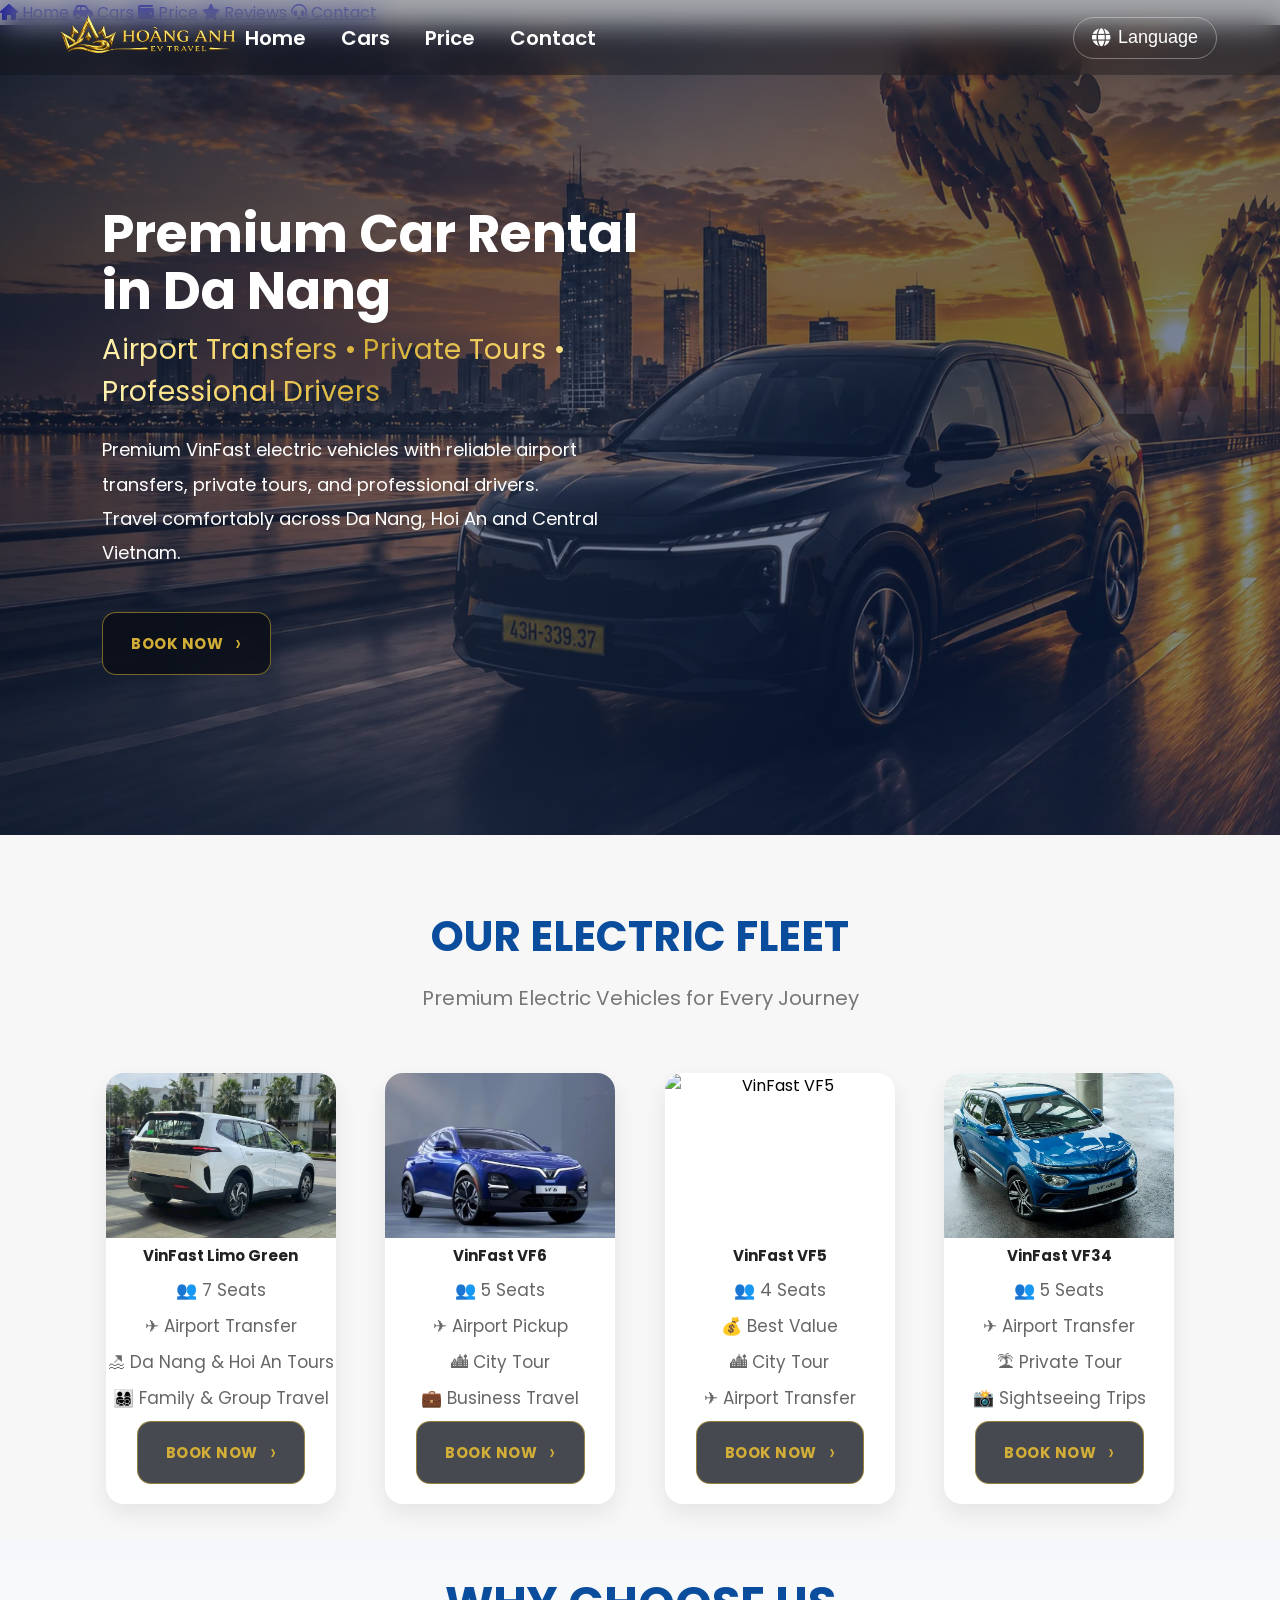
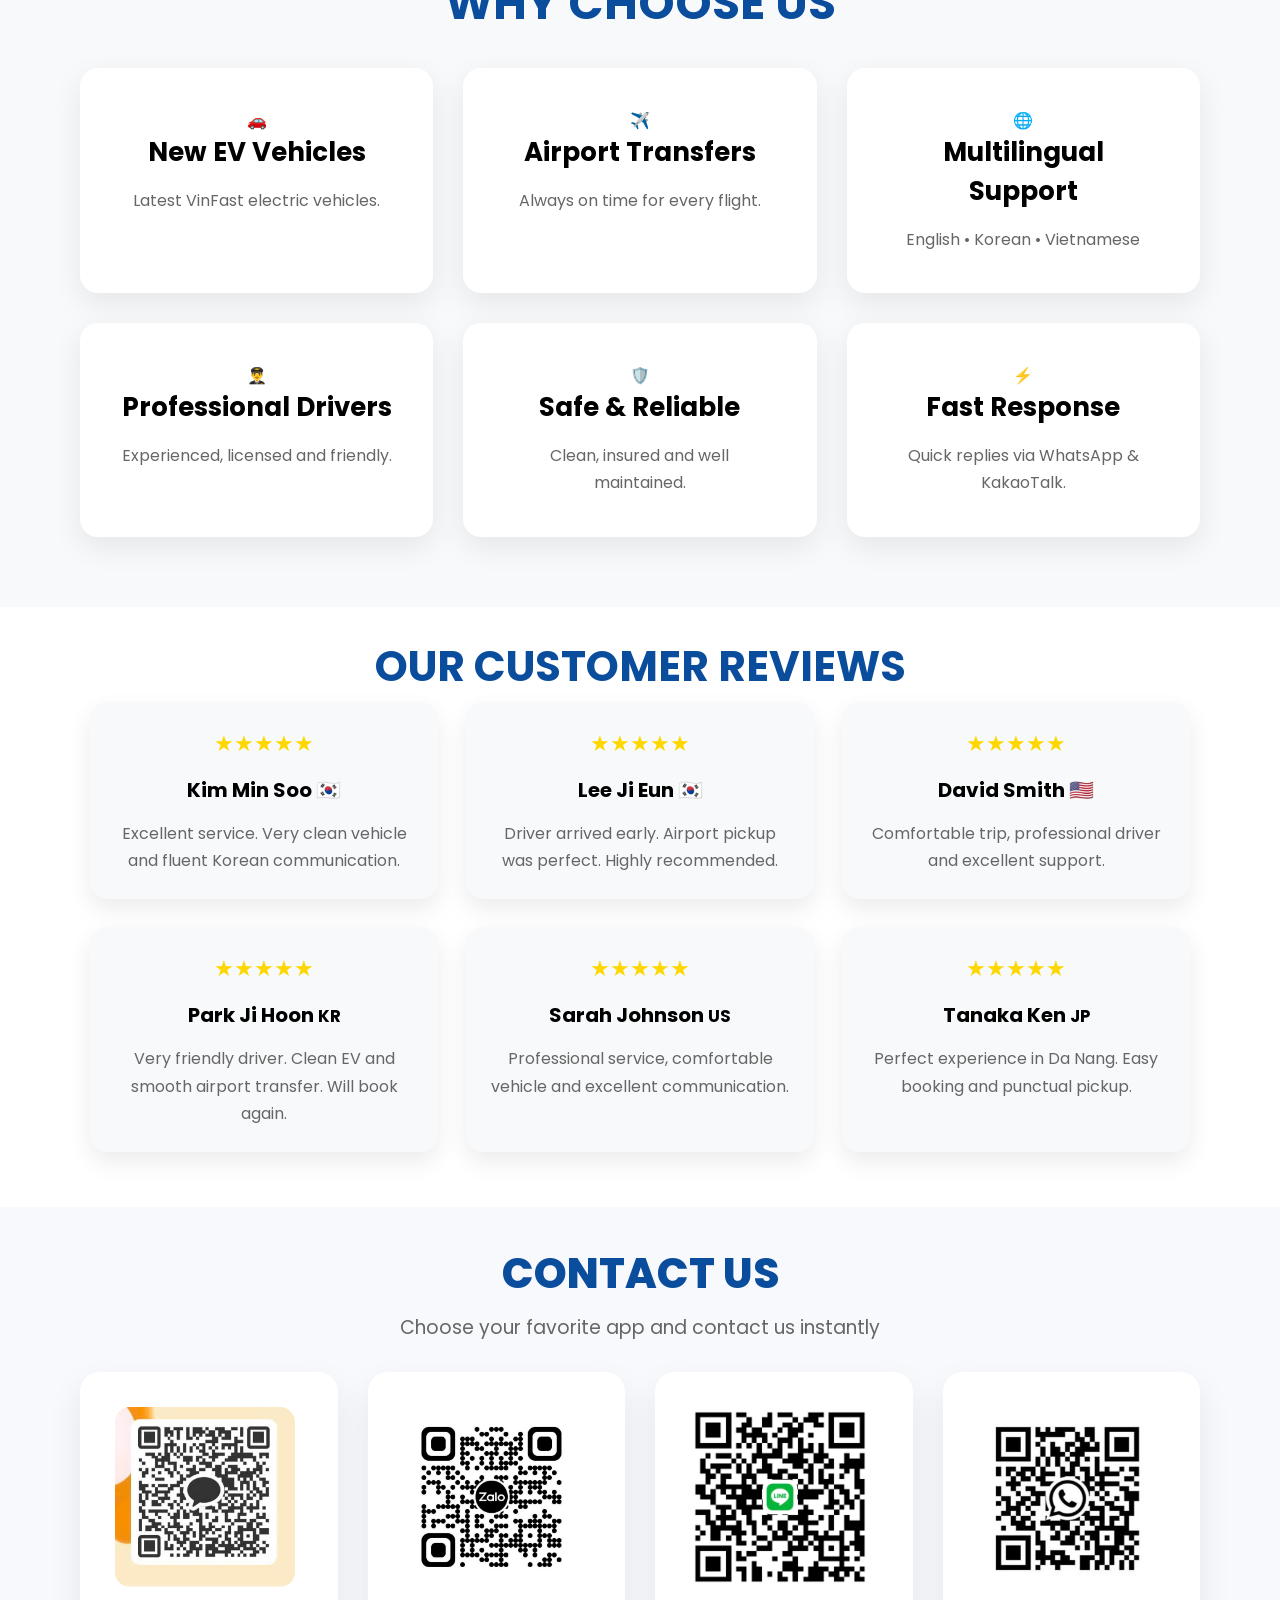
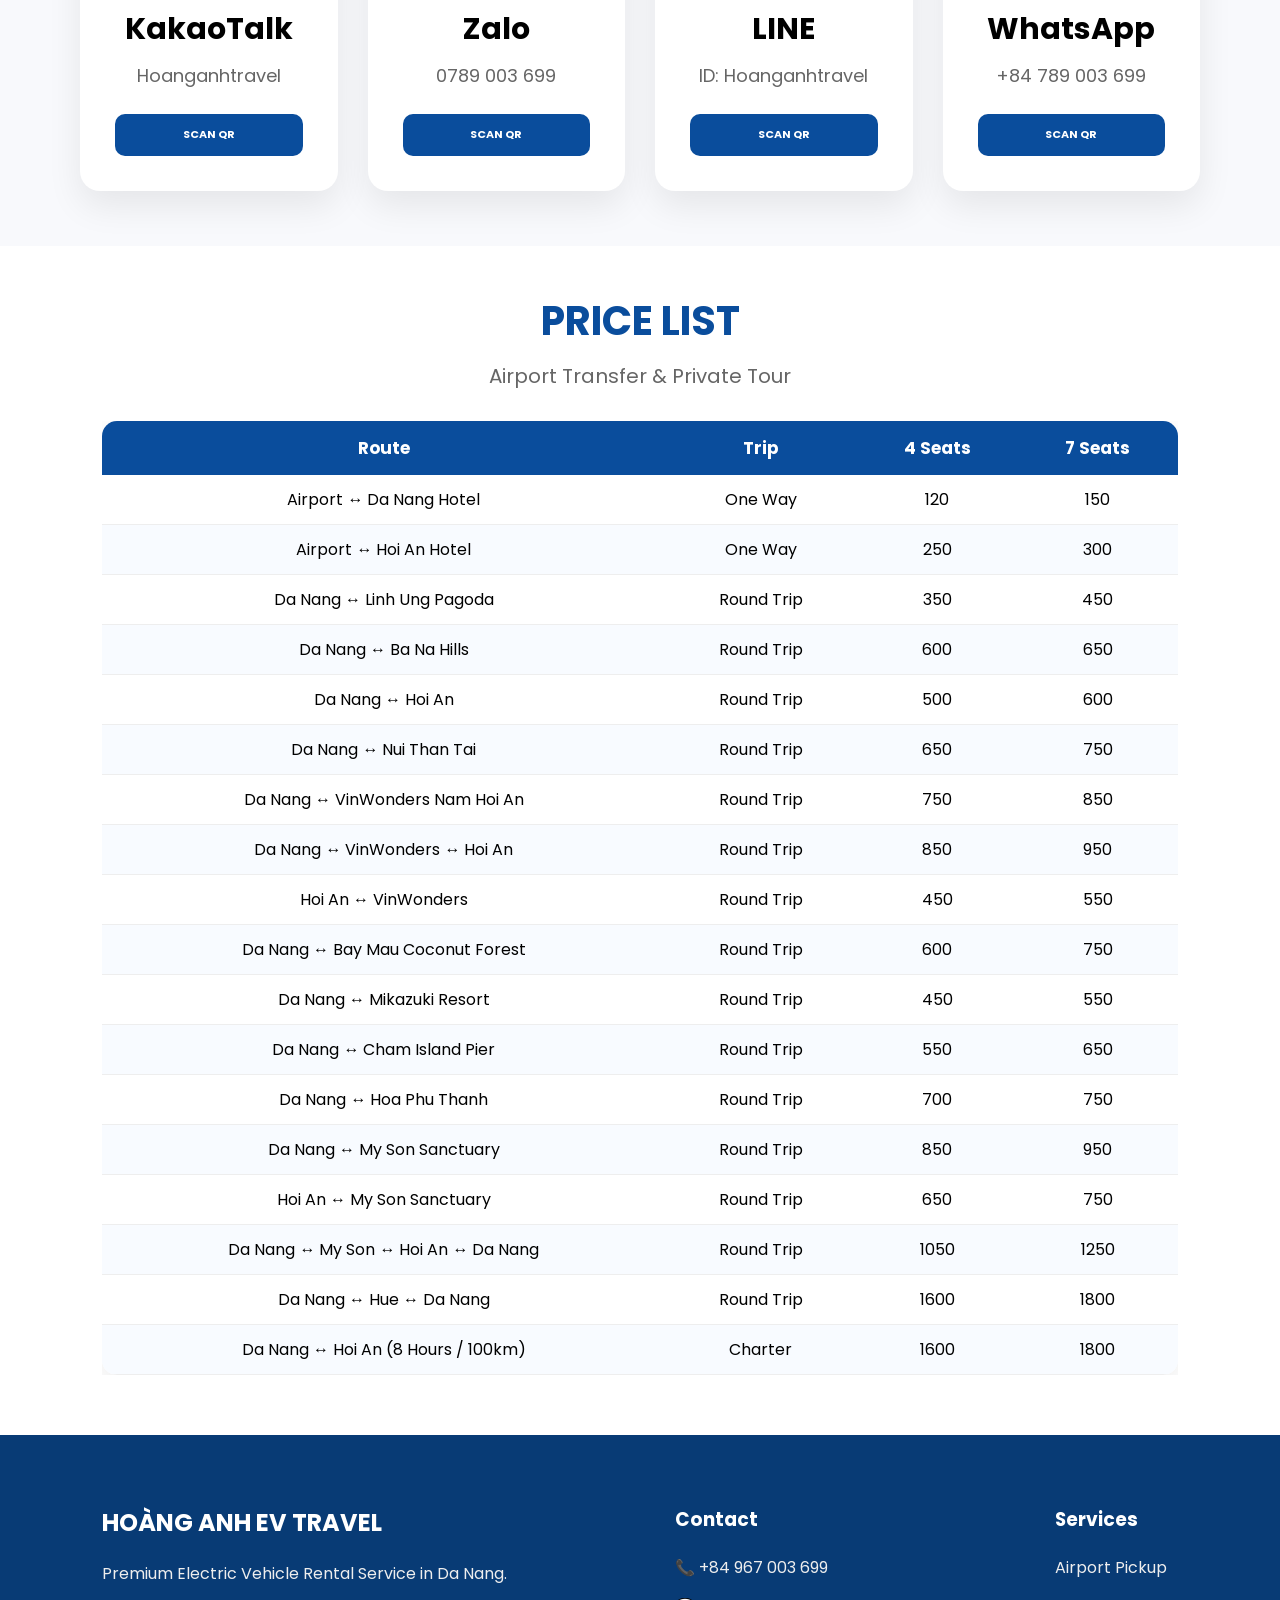
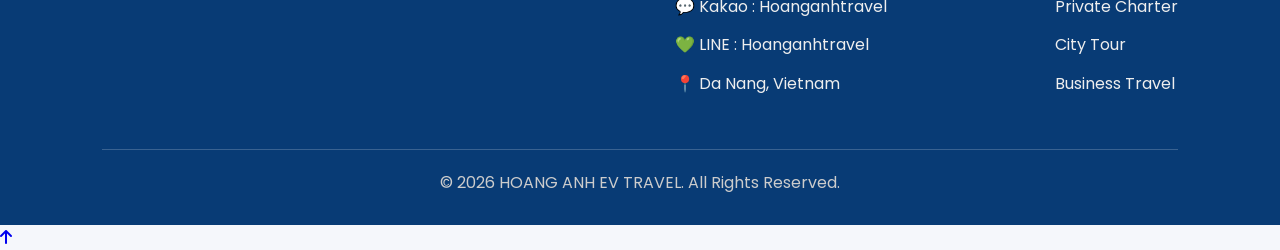
==== index.html @ 6e50b5b2 "Convert images to WebP" ====
<!DOCTYPE html>
<html lang="en">

<head>

    <meta charset="UTF-8">
    <meta name="viewport" content="width=device-width, initial-scale=1.0">

    <title>Da Nang Airport Transfer | Private Car Rental | Hoàng Anh EV Travel</title>
    <meta name="description"
content="Premium airport transfer, private car rental, Hoi An, Ba Na Hills, Hue and golf transportation in Da Nang with professional drivers and Korean support.">
<meta name="robots" content="index,follow">

<meta name="author" content="Hoàng Anh EV Travel">

<meta name="theme-color" content="#111111">

<meta name="keywords"
content="Da Nang Airport Transfer, Da Nang Private Car, Da Nang Car Rental, Hoi An Transfer, Ba Na Hills Transfer, Hue Private Car, Golf Transfer Da Nang, 다낭 공항 픽업, 다낭 차량 렌트, 다낭 기사 포함 차량">
<link rel="canonical" href="https://danangevtravel.com/">
<meta property="og:type" content="website">

<meta property="og:title"
content="Da Nang Airport Transfer | Hoàng Anh EV Travel">

<meta property="og:description"
content="Premium airport transfer, private car rental and private tours in Da Nang with Korean support.">

<meta property="og:url"
content="https://danangevtravel.com/">

<meta property="og:image"
      content="https://danangevtravel.com/images/hero.webp">
<meta name="twitter:card" content="summary_large_image">
    <link rel="preconnect" href="https://fonts.googleapis.com">
    <link rel="preconnect" href="https://fonts.gstatic.com" crossorigin>

    <link href="https://fonts.googleapis.com/css2?family=Poppins:wght@300;400;600;700;800&display=swap"
        rel="stylesheet">
<link
    rel="preload"
    as="image"
    href="images/hero.webp">

<link rel="stylesheet" href="css/style.css?v=6">

    <link rel="stylesheet" href="https://cdnjs.cloudflare.com/ajax/libs/font-awesome/6.7.2/css/all.min.css">

    <link href="https://fonts.googleapis.com/css2?family=Cinzel:wght@500;600;700&display=swap" rel="stylesheet">
<script type="application/ld+json">
{
 "@context":"https://schema.org",
 "@type":"TravelAgency",
 "name":"Hoàng Anh EV Travel",
 "url":"https://danangevtravel.com",
 "logo":"https://danangevtravel.com/images/logo.webp",
 "image":"https://danangevtravel.com/images/hero.webp",
 "telephone":"+84789003699",
 "email":"yankin8888@gmail.com",
 "address":{
   "@type":"PostalAddress",
   "addressLocality":"Da Nang",
   "addressCountry":"VN"
 },
 "areaServed":[
   "Da Nang",
   "Hoi An",
   "Hue",
   "Ba Na Hills"
 ],
 "priceRange":"$$",
 "sameAs":[
  "https://www.facebook.com/profile.php?id=61591502726437",
  "https://line.me/ti/p/4wCGs65-E9"
 ]
}
</script>
</head>

<body>

    <header>

        <div class="menu-toggle"
     onclick="toggleMenu()"
     aria-label="Open navigation menu"
     role="button"
     tabindex="0">
    <i class="fa-solid fa-bars" aria-hidden="true"></i>
</div>

        <a href="#home" class="logo">
            <img src="images/logo.webp" alt="HOÀNG ANH EV TRAVEL">
        </a>

        <nav>
            <a href="#home" id="nav-home">Home</a>
            <a href="#fleet" id="nav-cars">Cars</a>
            <a href="#pricing" id="nav-price">Price</a>
            <a href="#contact" id="nav-contact">Contact</a>
        </nav>

        <div class="language-dropdown">

            <button
    class="language-btn"
    onclick="toggleLanguage()"
    aria-label="Change language">
    <i class="fa-solid fa-globe"></i>
    <span id="language-text">Language</span>
</button>

            <div class="language-menu" id="languageMenu">

                <div onclick="changeLanguage('en')">🇬🇧 English</div>
                <div onclick="changeLanguage('vi')">🇻🇳 Tiếng Việt</div>
                <div onclick="changeLanguage('ko')">🇰🇷 한국어</div>

            </div>

        </div>

    </header>

    <div class="mobile-menu" id="mobileMenu">

        <a href="#home" onclick="toggleMenu()"><i class="fa-solid fa-house"></i> Home</a>

        <a href="#fleet" onclick="toggleMenu()"><i class="fa-solid fa-car-side"></i> Cars</a>

        <a href="#pricing" onclick="toggleMenu()"><i class="fa-solid fa-wallet"></i> Price</a>

        <a href="#reviews" onclick="toggleMenu()"><i class="fa-solid fa-star"></i> Reviews</a>

        <a href="#contact" onclick="toggleMenu()"><i class="fa-solid fa-headset"></i> Contact</a>

    </div>

    
        <section id="home" class="hero">

            <div class="hero-content">

                <h1 id="hero-title">
                    Premium Car Rental<br>
                    in Da Nang
                </h1>

                <p id="hero-subtitle" class="hero-subtitle">
                    Airport Transfers • Private Tours • Professional Drivers
                </p>

                <p id="hero-description" class="hero-description">
                    Premium VinFast electric vehicles with reliable airport transfers,
                    private tours, and professional drivers.<br>
                    Travel comfortably across Da Nang, Hoi An and Central Vietnam.
                </p>

                <a href="#contact" class="btn-primary" id="book-btn">
                    BOOK NOW
                </a>

            </div>


        </section>
       <section id="fleet" class="fleet">

    <h2 id="fleet-title">
        OUR ELECTRIC FLEET
    </h2>

    <p class="fleet-subtitle" id="fleet-subtitle">
        Premium Electric Vehicles for Every Journey
    </p>

    <div class="fleet-container">

        <!-- Limo Green -->

        <div class="car-card">

            <img
    src="images/limo.webp"
    alt="VinFast Limo Green"
    width="420"
    height="260">

            <h3>VinFast Limo Green</h3>

            <p id="limo-seats">👥 7 Seats</p>

            <p id="limo-1">✈ Airport Transfer</p>

            <p id="limo-2">🏖 Da Nang & Hoi An Tours</p>

            <p id="limo-3">👨‍👩‍👧‍👦 Family & Group Travel</p>

            <a href="#contact" class="btn-primary fleet-book">
                BOOK NOW
            </a>

        </div>

        <!-- VF6 -->

        <div class="car-card">

            <img
    src="images/vf6.webp"
    alt="VinFast VF6"
    width="420"
    height="260">

            <h3>VinFast VF6</h3>

            <p id="vf6-seats">👥 5 Seats</p>

            <p id="vf6-1">✈ Airport Pickup</p>

            <p id="vf6-2">🏙 City Tour</p>

            <p id="vf6-3">💼 Business Travel</p>

            <a href="#contact" class="btn-primary fleet-book">
                BOOK NOW
            </a>

        </div>

        <!-- VF5 -->

        <div class="car-card">

            <img
    src="images/vf5.webp"
    alt="VinFast VF5"
    width="420"
    height="260">

            <h3>VinFast VF5</h3>

            <p id="vf5-seats">👥 4 Seats</p>

            <p id="vf5-1">💰 Best Value</p>

            <p id="vf5-2">🏙 City Tour</p>

            <p id="vf5-3">✈ Airport Transfer</p>

            <a href="#contact" class="btn-primary fleet-book">
                BOOK NOW
            </a>

        </div>

        <!-- VF34 -->

        <div class="car-card">

           <img
    src="images/vf34.jpg"
    alt="VinFast VF34"
    width="420"
    height="260">

            <h3>VinFast VF34</h3>

            <p id="vf34-seats">👥 5 Seats</p>

            <p id="vf34-1">✈ Airport Transfer</p>

            <p id="vf34-2">🏝 Private Tour</p>

            <p id="vf34-3">📸 Sightseeing Trips</p>

            <a href="#contact" class="btn-primary fleet-book">
                BOOK NOW
            </a>

        </div>

    </div>

        </section>
   <section class="why">

    <h2 id="why-title">WHY CHOOSE US</h2>

    <div class="why-grid">

        <div class="why-box">
            <span>🚗</span>
            <h3 id="feature1-title">New EV Vehicles</h3>
            <p id="feature1-text">Latest VinFast electric vehicles.</p>
        </div>

        <div class="why-box">
            <span>✈️</span>
            <h3 id="feature2-title">Airport Transfers</h3>
            <p id="feature2-text">Always on time for every flight.</p>
        </div>

        <div class="why-box">
            <span>🌐</span>
            <h3 id="feature3-title">Multilingual Support</h3>
            <p id="feature3-text">English • Korean • Vietnamese</p>
        </div>

        <div class="why-box">
            <span>👨‍✈️</span>
            <h3 id="feature4-title">Professional Drivers</h3>
            <p id="feature4-text">Experienced, licensed and friendly.</p>
        </div>

        <div class="why-box">
            <span>🛡️</span>
            <h3 id="feature5-title">Safe & Reliable</h3>
            <p id="feature5-text">Clean, insured and well maintained.</p>
        </div>

        <div class="why-box">
            <span>⚡</span>
            <h3 id="feature6-title">Fast Response</h3>
            <p id="feature6-text">Quick replies via WhatsApp & KakaoTalk.</p>
        </div>

    </div>

</section>

        
        <section class="reviews">

    <h2 id="review-title">OUR CUSTOMER REVIEWS</h2>

    <div class="review-grid">

                <div class="review-card">

    <div class="stars">★★★★★</div>

    <h3>Kim Min Soo 🇰🇷</h3>

    <p id="review1">
        Excellent service.
        Very clean vehicle and
        fluent Korean communication.
    </p>

</div>

                <div class="review-card">

                    <div class="stars">★★★★★</div>

                    <h3>Lee Ji Eun 🇰🇷</h3>

                    <p id="review2">
                        Driver arrived early.
                        Airport pickup was perfect.
                        Highly recommended.
                    </p>

                </div>

                <div class="review-card">

                    <div class="stars">★★★★★</div>

                    <h3>David Smith 🇺🇸</h3>

                    <p id="review3">
                        Comfortable trip,
                        professional driver and
                        excellent support.
                    </p>

                </div>
                <div class="review-card">
                    <div class="stars">★★★★★</div>
                    <h3>Park Ji Hoon <small>KR</small></h3>
                    <p id="review4">
                        Very friendly driver. Clean EV and smooth airport transfer. Will book again.</p>
                </div>

                <div class="review-card">
                    <div class="stars">★★★★★</div>
                    <h3>Sarah Johnson <small>US</small></h3>
                    <p id="review5">
                        Professional service, comfortable vehicle and excellent communication.</p>
                </div>

                <div class="review-card">
                    <div class="stars">★★★★★</div>
                    <h3>Tanaka Ken <small>JP</small></h3>
                    <p id="review6">
                        Perfect experience in Da Nang. Easy booking and punctual pickup.</p>
                </div>

            </div>

        </section>
        <section id="contact" class="contact">

            <h2 id="contact-title">CONTACT US</h2>

<p id="contact-subtitle">
    Choose your favorite app and contact us instantly
</p>

            <div class="contact-grid">

    <!-- Kakao -->

    <div class="contact-card">

        <img src="images/kakao-qr.png" alt="Kakao">

        <h3 id="contact-kakao">KakaoTalk</h3>

        <p id="contact-kakao-id">Hoanganhtravel</p>

        <a class="contact-btn"
           href="javascript:void(0)"
           onclick="openQR('images/kakao-qr.png','KakaoTalk')">
            SCAN QR
        </a>

    </div>

    <!-- Zalo -->

    <div class="contact-card">

        <img src="images/zalo-qr.png" alt="Zalo">

        <h3 id="contact-zalo">Zalo</h3>

        <p id="contact-zalo-id">0789 003 699</p>

        <a class="contact-btn"
           href="javascript:void(0)"
           onclick="openQR('images/zalo-qr.png','Zalo')">
            SCAN QR
        </a>

    </div>

    <!-- LINE -->

    <div class="contact-card">

        <img src="images/line-qr.png" alt="LINE">

        <h3 id="contact-line">LINE</h3>

        <p id="contact-line-id">ID: Hoanganhtravel</p>

        <a class="contact-btn"
           href="javascript:void(0)"
           onclick="openQR('images/line-qr.png','LINE')">
            SCAN QR
        </a>

    </div>

    <!-- WhatsApp -->

    <div class="contact-card">

        <img src="images/whatsapp-qr.png" alt="WhatsApp">

        <h3 id="contact-whatsapp">WhatsApp</h3>

        <p id="contact-whatsapp-id">+84 789 003 699</p>

        <a class="contact-btn"
           href="javascript:void(0)"
           onclick="openQR('images/whatsapp-qr.png','WhatsApp')">
            SCAN QR
        </a>

    </div>

</div>
</section>
        <section id="pricing" class="pricing">

    <h2 id="price-title">PRICE LIST</h2>

    <p id="price-subtitle">Airport Transfer & Private Tour</p>

    <div class="price-table">

                <table>

                    <thead>
                        <tr>
                            <th>Route</th>
                            <th>Trip</th>
                            <th>4 Seats</th>
                            <th>7 Seats</th>
                        </tr>
                    </thead>

                    <tbody>

                        <tr>
                            <td>Airport ↔ Da Nang Hotel</td>
                            <td>One Way</td>
                            <td>120</td>
                            <td>150</td>
                        </tr>

                        <tr>
                            <td>Airport ↔ Hoi An Hotel</td>
                            <td>One Way</td>
                            <td>250</td>
                            <td>300</td>
                        </tr>

                        <tr>
                            <td>Da Nang ↔ Linh Ung Pagoda</td>
                            <td>Round Trip</td>
                            <td>350</td>
                            <td>450</td>
                        </tr>

                        <tr>
                            <td>Da Nang ↔ Ba Na Hills</td>
                            <td>Round Trip</td>
                            <td>600</td>
                            <td>650</td>
                        </tr>

                        <tr>
                            <td>Da Nang ↔ Hoi An</td>
                            <td>Round Trip</td>
                            <td>500</td>
                            <td>600</td>
                        </tr>

                        <tr>
                            <td>Da Nang ↔ Nui Than Tai</td>
                            <td>Round Trip</td>
                            <td>650</td>
                            <td>750</td>
                        </tr>

                        <tr>
                            <td>Da Nang ↔ VinWonders Nam Hoi An</td>
                            <td>Round Trip</td>
                            <td>750</td>
                            <td>850</td>
                        </tr>

                        <tr>
                            <td>Da Nang ↔ VinWonders ↔ Hoi An</td>
                            <td>Round Trip</td>
                            <td>850</td>
                            <td>950</td>
                        </tr>

                        <tr>
                            <td>Hoi An ↔ VinWonders</td>
                            <td>Round Trip</td>
                            <td>450</td>
                            <td>550</td>
                        </tr>

                        <tr>
                            <td>Da Nang ↔ Bay Mau Coconut Forest</td>
                            <td>Round Trip</td>
                            <td>600</td>
                            <td>750</td>
                        </tr>

                        <tr>
                            <td>Da Nang ↔ Mikazuki Resort</td>
                            <td>Round Trip</td>
                            <td>450</td>
                            <td>550</td>
                        </tr>

                        <tr>
                            <td>Da Nang ↔ Cham Island Pier</td>
                            <td>Round Trip</td>
                            <td>550</td>
                            <td>650</td>
                        </tr>

                        <tr>
                            <td>Da Nang ↔ Hoa Phu Thanh</td>
                            <td>Round Trip</td>
                            <td>700</td>
                            <td>750</td>
                        </tr>

                        <tr>
                            <td>Da Nang ↔ My Son Sanctuary</td>
                            <td>Round Trip</td>
                            <td>850</td>
                            <td>950</td>
                        </tr>

                        <tr>
                            <td>Hoi An ↔ My Son Sanctuary</td>
                            <td>Round Trip</td>
                            <td>650</td>
                            <td>750</td>
                        </tr>

                        <tr>
                            <td>Da Nang ↔ My Son ↔ Hoi An ↔ Da Nang</td>
                            <td>Round Trip</td>
                            <td>1050</td>
                            <td>1250</td>
                        </tr>

                        <tr>
                            <td>Da Nang ↔ Hue ↔ Da Nang</td>
                            <td>Round Trip</td>
                            <td>1600</td>
                            <td>1800</td>
                        </tr>

                        <tr>
                            <td>Da Nang ↔ Hoi An (8 Hours / 100km)</td>
                            <td>Charter</td>
                            <td>1600</td>
                            <td>1800</td>
                        </tr>

                    </tbody>

                </table>


        </section>
        <footer>

            <div class="footer-container">

                <div class="footer-about">

                    <h2>HOÀNG ANH EV TRAVEL</h2>

                    <p>
                        Premium Electric Vehicle Rental Service
                        in Da Nang.
                    </p>


                </div>

                <div class="footer-contact">

                    <h3>Contact</h3>

                    <p>📞 +84 967 003 699</p>

                    <p>💬 Kakao : Hoanganhtravel</p>

                    <p>💚 LINE : Hoanganhtravel</p>

                    <p>📍 Da Nang, Vietnam</p>

                </div>

                <div class="footer-service">

                    <h3>Services</h3>

                    <p>Airport Pickup</p>

                    <p>Private Charter</p>

                    <p>City Tour</p>

                    <p>Business Travel</p>

                </div>

            </div>

            <hr>

            <p class="copyright">

                © 2026 HOANG ANH EV TRAVEL.
                All Rights Reserved.

            </p>



        </footer>

        <div class="floating-menu">

            <a
    href="#home"
    class="top-btn"
    aria-label="Back to top">
                <i class="fa-solid fa-arrow-up"></i>
            </a>

        </div>

        <div id="qrModal" class="qr-modal">

            <div class="qr-content">

                <span class="close-btn" onclick="closeQR()">&times;</span>

                <h2 id="qrTitle"></h2>

                <img id="qrImage" src="" alt="QR Code">

            </div>

        </div>

        
        <script src="js/translations.js"></script>
        <script src="js/script.js"></script>

</body>

</html>
---- css/style.css ----
*{
    margin:0;
    padding:0;
    box-sizing:border-box;
}

body{
    font-family:'Poppins',sans-serif;
    background:#f5f7fb;
}

header{
    position:fixed;
    top:0;
    left:0;
    width:100%;
    height:75px;

    display:flex;
    justify-content:space-between;
    align-items:center;

    padding:0 55px;

    background:rgba(12,15,22,.35);

    backdrop-filter:blur(14px);
    -webkit-backdrop-filter:blur(14px);

    border-bottom:none;

    z-index:10000;
}
  .language-dropdown{

     margin-left:auto;

    margin-right:8px;

    display:flex;
    align-items:center;

}

.language-btn{
    background:transparent;
    color:white;
    border:1px solid rgba(255,255,255,.35);

    padding:10px 18px;
    width:auto;
    height:42px;

    border-radius:25px;

    display:flex;
    align-items:center;
    gap:8px;
}

.language-btn:hover{

    background:#0A4D9C;

}

.language-menu{

    position:absolute;

    top:55px;

    right:0;

    width:200px;

    background:white;

    border-radius:12px;

    overflow:hidden;

    box-shadow:0 10px 30px rgba(0,0,0,.15);

    display:none;

}

.language-menu div{

    padding:14px 18px;

    cursor:pointer;

    transition:.3s;

    color:#333;

}

.language-menu div:hover{

    background:#f4f4f4;

}



.language-switcher button:hover{

    background:#0A4D9C;

    border-color:#0A4D9C;
}

.logo{
    display:flex;
    align-items:center;
    gap:18px;
}
.logo img{
    height: 50px;
    width: auto;
    display: block;
}
.logo span{

    color:#D4AF37;

    font-weight:700;


}

nav{
    display:flex;
    align-items:center;
    gap:35px;
}

nav a{
    color:white;
    font-size:20px;
    font-weight:600;
    text-decoration:none;
    margin:0;
    transition:.3s;
}


nav a:hover{

    color:#0A4D9C;

}

.hero{

    position:relative;

    min-height:90vh;

    padding-top:90px;

    background:

    linear-gradient(
        135deg,
        rgba(8,20,45,.65),
        rgba(18,45,95,.52)
    ),

    radial-gradient(
        circle at top right,
        rgba(212,175,55,.18),
        transparent 40%
    ),

    url("../images/hero.webp");

    background-size:cover;

    background-position:85% center;

    background-repeat:no-repeat;

    display:flex;

    align-items:center;

    justify-content:flex-start;

    padding-left:8%;
    padding-right:8%;

    overflow:hidden;
}
.hero::before{

    content:"";

    position:absolute;

    inset:0;

    background:
    linear-gradient(
        115deg,
        transparent 0%,
        rgba(255,255,255,.05) 45%,
        transparent 70%
    );

    pointer-events:none;
}

.hero-content{

    width:min(550px,100%);

    color:white;

    text-align:left;
    margin-top:-10px;
    position:relative;

    z-index:2;

    max-width:650px;
    transform:translateY(-30px);
}
.hero h1{

    font-size:52px;

    line-height:1.1;

    margin-bottom:10px;

    color:white;

}
.hero-subtitle{

    font-size:28px;

    font-weight:00;

     background:linear-gradient(
        90deg,
        #FFF3B0 0%,
        #F6D365 25%,
        #D4AF37 50%,
        #F6D365 75%,
        #FFF3B0 100%
    );

    -webkit-background-clip:text;
    -webkit-text-fill-color:transparent;
    background-clip:text;

    margin-bottom:50px;

    letter-spacing:0.3px;;

}

.hero-description{

    font-size:18px;

    line-height:1.9;

    margin-top:-30px;

    margin-bottom:42px;

}


.buttons{

    margin-top:20px;
}


button{

    padding:14px 40px;

    border:none;

    border-radius:8px;

    cursor:pointer;

    font-size:18px;
    transition:.3s;

}

.btn-primary{

    display:inline-flex;
    align-items:center;
    justify-content:center;
    gap:12px;

    padding:14px 28px;

    color:#D4AF37;
    text-decoration:none;
    text-transform:uppercase;
    font-size:15px;
    font-weight:700;
    letter-spacing:.5px;

    background:rgba(8,12,20,.75);

    border:1px solid rgba(212,175,55,.55);
    border-radius:14px;
 
    transition:all .35s ease;

    backdrop-filter:blur(10px);
    -webkit-backdrop-filter:blur(10px);

}

    .btn-primary::after{
    content:"›";
    font-size:22px;
    font-weight:400;
    transition:.3s;
}
.btn-primary:hover{
    color:#FFD700;
    border-color:#FFD700;

    transform:translateY(-3px);

    box-shadow:
        0 0 20px rgba(212,175,55,.15),
        inset 0 0 15px rgba(212,175,55,.08);
}

.btn-primary:hover::after{
    transform:translateX(4px);
}
.btn-secondary{

    background:#FFD400;

}
.car-card{

    width:230px;

    background:#fff;

    border-radius:18px;

    overflow:hidden;

    box-shadow:0 10px 25px rgba(0,0,0,.08);

    transition:all .35s ease;
    padding-bottom:20px;

}

.car-card:hover{

    transform:translateY(-12px);

    box-shadow:0 25px 50px rgba(0,0,0,.15);

}
/* ===========================
   OUR FLEET
=========================== */

.fleet{

    padding:70px 80px 35px;

    background:#f7f7f7;

    text-align:center;

}

.fleet h2{

    font-size:42px;

    color:#0A4D9C;

    margin-bottom:15px;

}

.fleet-subtitle{

    font-size:20px;

    color:#777;

    margin-bottom:60px;
}

.fleet-container{
    display:grid;
    grid-template-columns:repeat(4,minmax(0,1fr));
    gap:18px;
    max-width:1100px;
    margin:0 auto;
    justify-items:center;
    align-items:stretch;
}

.car-card img{

    width:100%;

    height:165px;

    object-fit:cover;

    display:block;

}

.car-card h3{

    font-size:15px;

    margin:6px 0;

    color:#222;

}

.car-card p{

    font-size:17px;

    color:#666;

    margin:10px 0;

}

.car-card button{

    margin:0px;

}
/* WHY CHOOSE */

.why{

    padding:10px 80px 70px;

    background:#f8f9fb;

    text-align:center;

    margin-top:20px;

}

.why h2{

    font-size:46px;

    color:#0A4D9C;

    margin-bottom:30px;

}

.why-grid{

    display:grid;

    grid-template-columns:repeat(3,1fr);

    gap:30px;

}

.why-box{

    background:white;

    padding:40px;

    border-radius:18px;

    box-shadow:0 10px 30px rgba(0,0,0,.08);

    transition:.3s;

}

.why-box:hover{

    transform:translateY(-10px);

}

.why-box h3{

    margin-bottom:15px;

    font-size:26px;

}

.why-box p{

    color:#666;

    line-height:1.7;

}
/* REVIEWS */

.reviews{

    padding:35px 80px 55px;

    text-align:center;

    background:white;

}

.reviews h2{

    font-size:42px;

    color:#0A4D9C;

    margin:0 0 10px;

    line-height:1.2;

}

.review-subtitle{

    font-size:20px;

    color:#666;

    margin-bottom:35px;

}

.review-grid{
    display:grid;
    grid-template-columns:repeat(3,1fr);
    gap:28px;
    max-width:1100px;
    margin:0 auto;

}

.review-card{
    background:#f8f9fb;
    padding:25px;
    border-radius:18px;
    box-shadow:0 10px 25px rgba(0,0,0,.08);
    transition:.3s;

}

.review-card:hover{
    transform:translateY(-8px);

}

.stars{
    color:#FFD700;
    font-size:22px;
    margin-bottom:15px;

}

.review-card h3{
    font-size:20px;
    margin-bottom:15px;

}

.review-card p{
    font-size:16px;
    color:#666;
    line-height:1.7;

}
/* BOOKING */

.booking{

    padding:100px 80px;

    background:#f5f7fb;

    text-align:center;

}

.booking h2{

    font-size:46px;

    color:#0A4D9C;

    margin-bottom:15px;

}

.booking p{

    color:#666;

    margin-bottom:50px;

}

.booking-form{

    width:min(700px,100%);

    margin:auto;

    display:flex;

    flex-direction:column;

    gap:20px;

}

.booking-form input,

.booking-form select,

.booking-form textarea{

    padding:18px;

    font-size:17px;

    border:1px solid #ddd;

    border-radius:10px;

    outline:none;

}

.booking-form textarea{

    height:150px;

    resize:none;

}

.submit-btn{

    background:#0A4D9C;

    color:white;

    font-size:20px;

    padding:18px;

    border:none;

    border-radius:10px;

    cursor:pointer;

    transition:.3s;

}

.submit-btn:hover{

    background:#083a77;

}


/* CONTACT */

.contact{

    padding:35px 80px 55px;

    background:#f8f9fc;

    text-align:center;

}

.contact h2{

    font-size:42px;
    font-weight:800;
    color:#0A4D9C;

    margin-bottom:8px;

}

.contact>p{

    color:#666;

    font-size:19px;

    margin-bottom:30px;

}



.contact-card{

    background:white;
    border-radius:20px;
    padding:35px;
    box-shadow:0 15px 35px rgba(0,0,0,.08);
    transition:.35s;
    height:100%;
    display:flex;
    flex-direction:column;

}

.contact-card:hover{

    transform:translateY(-10px);

    box-shadow:0 25px 45px rgba(0,0,0,.15);

}

.contact-card img{

    width:180px;

    height:180px;

    object-fit:cover;

    border-radius:15px;

    margin-bottom:20px;

}

.contact-card h3{

    font-size:30px;

    margin-bottom:10px;

}

.contact-card p{

    color:#666;

    margin-bottom:25px;

    font-size:18px;

}

.contact-card a{

    display:flex;
    justify-content:center;
    align-items:center;

    width:100%;
    height:42px;

    background:#0A4D9C;
    color:#fff;

    text-decoration:none;

    font-size:11px;
    font-weight:700;

    padding:0;
    margin-top:auto;

    border-radius:10px;

    text-align:center;
    white-space:nowrap;

}
.contact-grid{
    display:grid;
    grid-template-columns:repeat(4,minmax(0,1fr));
    gap:30px;
    max-width:1500px;
    margin:0 auto;
    align-items:stretch;

}

.contact-card a:hover{

    background:#083b77;

}
.pricing{
    padding:45px 8% 60px;
    background:#ffffff;
}

.pricing h2{
    text-align:center;
    margin-bottom:10px;
    font-size:40px;
    color:#0A4D9C;
}

.pricing p{
    text-align:center;
    color:#666;
    font-size:20px;
    margin:0 0 30px;
}

.price-table{
    overflow-x:auto;
}

.price-table table{
    width:100%;
    border-collapse:collapse;
    background:#fff;
    border-radius:15px;
    overflow:hidden;
    box-shadow:0 10px 30px rgba(0,0,0,.08);
}

.price-table th{
    background:#0A4D9C;
    color:#fff;
    padding:14px 16px;
    font-size:17px;
}

.price-table td{
    padding:12px 16px;
    border-bottom:1px solid #eee;
    text-align:center;
    font-size:16px;
}

.price-table tr:nth-child(even){
    background:#f8fbff;
}

.price-table tr:hover{
    background:#eef5ff;
}
footer{

    background:#083b75;

    color:white;

    padding:70px 8% 30px;

}

.footer-container{

    display:flex;

    justify-content:space-between;

    gap:80px;

    flex-wrap:wrap;

}

.footer-container h2{

    margin-bottom:20px;

}

.footer-container h3{

    margin-bottom:20px;

}

.footer-container p{

    margin:10px 0;

    color:#eeeeee;

    line-height:1.8;

}

footer hr{

    margin:40px 0 20px;

    border:none;

    height:1px;

    background:rgba(255,255,255,.2);

}

.copyright{

    text-align:center;

    color:#cccccc;

}
header.scrolled{

    height:75px;

    padding:0 55px;

    background:rgba(12,15,22,.75);

    backdrop-filter:blur(12px);
    -webkit-backdrop-filter:blur(12px);

    box-shadow:0 4px 12px rgba(0,0,0,.15);
}

.btn-primary:hover{
    transform:translateY(-3px);
    box-shadow:0 15px 35px rgba(0,0,0,.25);
}

.btn-secondary:hover{
    transform:translateY(-3px);
}


nav a{

    position:relative;

}

nav a::after{

    content:"";

    position:absolute;

    left:0;

    bottom:-8px;

    width:0;

    height:3px;

    background:#FFD400;

    transition:.35s;

}

nav a:hover::after{

    width:100%;

}

nav a:hover{

    color:#FFD400;

}



@keyframes fadeUp{

    from{

        opacity:0;

        transform:translateY(60px);

    }

    to{

        opacity:1;

        transform:translateY(0);

    }


}

button:hover{

    transform:translateY(-5px);

    box-shadow:0 12px 30px rgba(0,0,0,.25);

}
/* ===========================
   QR POPUP
=========================== */

.qr-modal{
    display:none;
    position:fixed;
    inset:0;
    background:rgba(0,0,0,.82);
    z-index:99999;

    justify-content:center;
    align-items:center;
}

.qr-content{
    background:#fff;
    padding:30px;
    border-radius:20px;
    text-align:center;
    position:relative;
    animation:popup .25s ease;
}

.qr-content img{
    width:380px;
    max-width:90vw;
    border-radius:12px;
}

.qr-content h2{
    margin-bottom:20px;
    color:#0A4D9C;
}

.close-btn{
    position:absolute;
    top:10px;
    right:18px;
    font-size:40px;
    cursor:pointer;
    color:#333;
}

@keyframes popup{

    from{
        opacity:0;
        transform:scale(.85);
    }

    to{
        opacity:1;
        transform:scale(1);
    }

}
/* ==========================
   DESKTOP HEADER
========================== */

.menu-toggle{
    display:none;
}

header .logo img{
    width:190px;
    height:auto;
}

.language-btn{
    display:flex;
    align-items:center;
    gap:8px;

    width:auto;
    height:42px;

    padding:0 18px;

    border-radius:25px;
    border:1px solid rgba(255,255,255,.35);

    background:transparent;
    color:#fff;
}

.language-btn span{
    display:inline;
}
/* ==========================
   RESPONSIVE
========================== */

@media (max-width:992px){

    header{
        padding:0 30px;
    }

    .fleet-container{
        grid-template-columns:repeat(2,1fr);
    }

    .review-grid{
        grid-template-columns:repeat(2,1fr);
    }

    .contact-grid{
        grid-template-columns:repeat(2,1fr);
    }

}

@media (max-width:768px){

    /* Header */

    header{
        display:flex;

    align-items:center;

    justify-content:space-between;

     padding:0 14px;
    background:rgba(12,15,22,.55);
    height:60px;
    backdrop-filter:blur(15px);
    }

    header.scrolled{

    height:55px;

    padding:10px 15px;

    background:rgba(12,15,22,.75);

    backdrop-filter:blur(18px);

    -webkit-backdrop-filter:blur(18px);

    box-shadow:none;
}
.menu-toggle{
    display:flex;
    align-items:center;
    justify-content:center;

    width:40px;
    height:40px;

    color:#fff;
    font-size:28px;
    cursor:pointer;

    position:relative;
    z-index:10002;
}

.logo{

    flex:1;

    display:flex;

    justify-content:center;

    align-items:center;
}
.logo img:hover{
    transform:scale(1.03);
    }

    nav{
    display:none;
}
.language-btn{
    width:36px;
    height:36px;
    padding:0;
    border-radius:50%;
    display:flex;
    justify-content:center;
    align-items:center;
    background:transparent;
    border:1px solid rgba(255,255,255,.35);
}
.language-dropdown{

    margin-left:10px;

    flex-shrink:0;
}
.language-btn span{
    display:none;
}
nav a{
    font-size:16px;
    white-space:nowrap;
    }

/* CONTACT - MOBILE */

.contact{
    padding:20px 12px;
    overflow-x:hidden;
}

.contact-grid{
    display:grid;
    grid-template-columns:repeat(2,minmax(0,1fr));
    gap:10px;
    width:100%;
    max-width:100%;
    margin:0;
}

.contact-card{
    width:100%;
    padding:12px 8px;
    height:100%;
    box-sizing:border-box;
    border-radius:20px;

    display:flex;
    flex-direction:column;
    align-items:center;
    justify-content:flex-start;
}

.contact-card img{
    display:block;

    width:105px;
    height:105px;

    object-fit:contain;

    margin:0 auto 12px;
}

.contact-card h3{
    font-size:15px;
    font-weight:700;

    line-height:1.2;

    text-align:center;

    margin:0 0 8px;
}

.contact-card p{
    font-size:10px;

    color:#666;

    line-height:1.3;

    text-align:center;

    margin:0 0 12px;

    min-height:26px;

    display:flex;
    align-items:center;
    justify-content:center;
}

.contact-card a{
    display:inline-block;
    background:#0A4D9C;
    color:white;
    padding:14px 35px;
    border-radius:10px;
    text-decoration:none;
    font-weight:bold;
    transition:.3s;
    margin-top:auto;
}

.contact h2{
    font-size:36px;
    line-height:1.1;
    margin-bottom:12px;
}

.contact > p{
    font-size:17px;
    line-height:1.5;
    margin-bottom:20px;
}
    /* Hero */

    .hero{
        height:auto;
        padding:130px 20px 60px;
        justify-content:center;
        margin-bottom:30px;
    }

    .hero-content{
    max-width:100%;
    text-align:center;
    margin:0 auto;
}

    .hero h1{
    font-size:44px;
    line-height:1.05;
    margin-bottom:20px;
    }
    .hero-description{
    font-size:14px;
    line-height:1.55;
    margin-bottom:28px;
    max-width:320px;
    margin-left:auto;
    margin-right:auto;
}

    .hero p{
        font-size:14px;
    }
.btn-primary{
    padding:12px 24px;
    font-size:13px;
    border-radius:12px;
}

   /* Fleet */

.fleet{
    padding:50px 12px 0;
    margin-bottom:0;
}

.fleet h2{
    font-size:24px;
}

.fleet-subtitle{
    font-size:14px;
    margin-bottom:20px;
}

.fleet-container{
    display:flex;
    justify-content:space-between;
    gap:6px;
}

.car-card{
    flex:1;
    min-width:0;
}

.car-card img{
    width:100%;
    height:65px;
    object-fit:cover;
    border-radius:10px;
}

.car-card h3{
    font-size:9px;
    font-weight:700;
    line-height:1.2;

    white-space:nowrap;
    overflow:hidden;
    text-overflow:ellipsis;
}

.car-card p{
    font-size:8px;
    line-height:1.3;

    white-space:nowrap;
    overflow:hidden;
    text-overflow:ellipsis;
}

.car-card .btn-primary{
    margin-top:auto;
    margin-left:4px;
    margin-right:4px;
    margin-bottom:8px;

    padding:8px 4px;
    font-size:10px;
    border-radius:6px;

}

    /* WHY - Mobile */

.why{
    padding:15px 15px 15px;
    margin-top:0;
}

.why-grid{
    display:flex;
    overflow-x:auto;
    gap:15px;

    scroll-snap-type:x mandatory;
    -webkit-overflow-scrolling:touch;

    padding-bottom:10px;
}

.why-grid::-webkit-scrollbar{
    display:none;
}

.why-box{
    flex:0 0 170px;
    max-width:170px;

    min-height:120px;

    padding:12px 10px;

    border-radius:16px;

    display:flex;
    flex-direction:column;
    justify-content:center;
    align-items:center;
    text-align:center;

    scroll-snap-align:start;
}

.why-box h3{
    font-size:14px;
    line-height:1.25;
    margin-bottom:8px;
    font-weight:700;
}

.why-box p{
    font-size:12px;
    line-height:1.4;
    margin:0;
    color:#666;
}.why-icon{
    font-size:22px;
    margin-bottom:6px;

}
.why h2{
    font-size:30px;
    line-height:1.1;
    white-space:nowrap;
    letter-spacing:0;
    margin-bottom:20px;
}

    /* Reviews */

    .reviews{
        padding:30px 20px 20px;
    }

    .review-grid{
    display:flex;
    overflow-x:auto;
    gap:15px;

    scroll-snap-type:x mandatory;

    -webkit-overflow-scrolling:touch;

    padding-bottom:10px;
}

.review-grid::-webkit-scrollbar{
    display:none;
}

.review-card{
    min-width:170px;
    max-width:170px;

    min-height:140px;

    padding:10px;

    text-align:left;
}
/* PRICE TITLE - MOBILE */

.pricing{
    padding:30px 8px 20px;
}

.pricing h2{
    font-size:30px;
    line-height:1.1;
    white-space:nowrap;
    margin-bottom:12px;
    letter-spacing:0;
}

.pricing p{
    font-size:17px;
    line-height:1.4;
    margin:0 auto 20px;
    color:#666;
}
.price-table{
    overflow-x:hidden;
}

.price-table table{
    width:100%;
    min-width:100%;
    table-layout:fixed;
}

.price-table th,
.price-table td{
    padding:8px 4px;
    font-size:12px;
    text-align:center;
    word-break:break-word;
}

.price-table th:nth-child(1),
.price-table td:nth-child(1){
    width:48%;
}

.price-table th:nth-child(2),
.price-table td:nth-child(2){
    width:18%;
}

.price-table th:nth-child(3),
.price-table td:nth-child(3),
.price-table th:nth-child(4),
.price-table td:nth-child(4){
    width:17%;
}
.stars{
    font-size:18px;
    text-align:left;
    margin-bottom:8px;
}

.review-card h3{
    font-size:16px;
    text-align:left;
    margin:8px 0;
}

.review-card p{
    font-size:10px;
    line-height:1.3;
    margin:0;

    display:-webkit-box;
    -webkit-line-clamp:3;
    -webkit-box-orient:vertical;
    overflow:hidden;

}
.reviews h2{
    font-size:22px;
    line-height:1.1;
    white-space:nowrap;
    letter-spacing:0;
    margin-bottom:18px;
}

    

    /* Footer */

    .footer-container{
        flex-direction:column;
        text-align:center;
        gap:40px;
    

}

/* Floating Button */

.floating-menu{
    position:fixed;
    right:20px;
    bottom:20px;
    z-index:9999;
}

.top-btn{
    width:50px;
    height:50px;
    border-radius:50%;
    background:#0A4D9C;
    color:#fff;
    display:flex;
    justify-content:center;
    align-items:center;
    text-decoration:none;
    box-shadow:0 5px 15px rgba(0,0,0,.35);
    transition:.3s;
}

.top-btn:hover{
    transform:scale(1.08);
}

.top-btn i{
    font-size:22px;
}
header .logo img{
    width:190px !important;
    height:auto !important;
    max-width: none !important;
    display: block !important;
}
/* ==========================
   MOBILE MENU
========================== */

.mobile-menu{
    position:fixed;
    top:60px;
    left:-280px;

    width:260px;
    height:calc(100vh - 60px);

    background:#111827;

    display:flex;
    flex-direction:column;

    padding:20px;

    transition:left .35s ease;

    z-index:9999;
}

.mobile-menu.active{
    left:0;
}

.mobile-menu a{
    color:#fff;
    text-decoration:none;

    font-size:18px;

    padding:14px 0;

    border-bottom:1px solid rgba(255,255,255,.08);
}

.mobile-menu a:hover{
    color:#D4AF37;
}
nav{
    display:none;
}
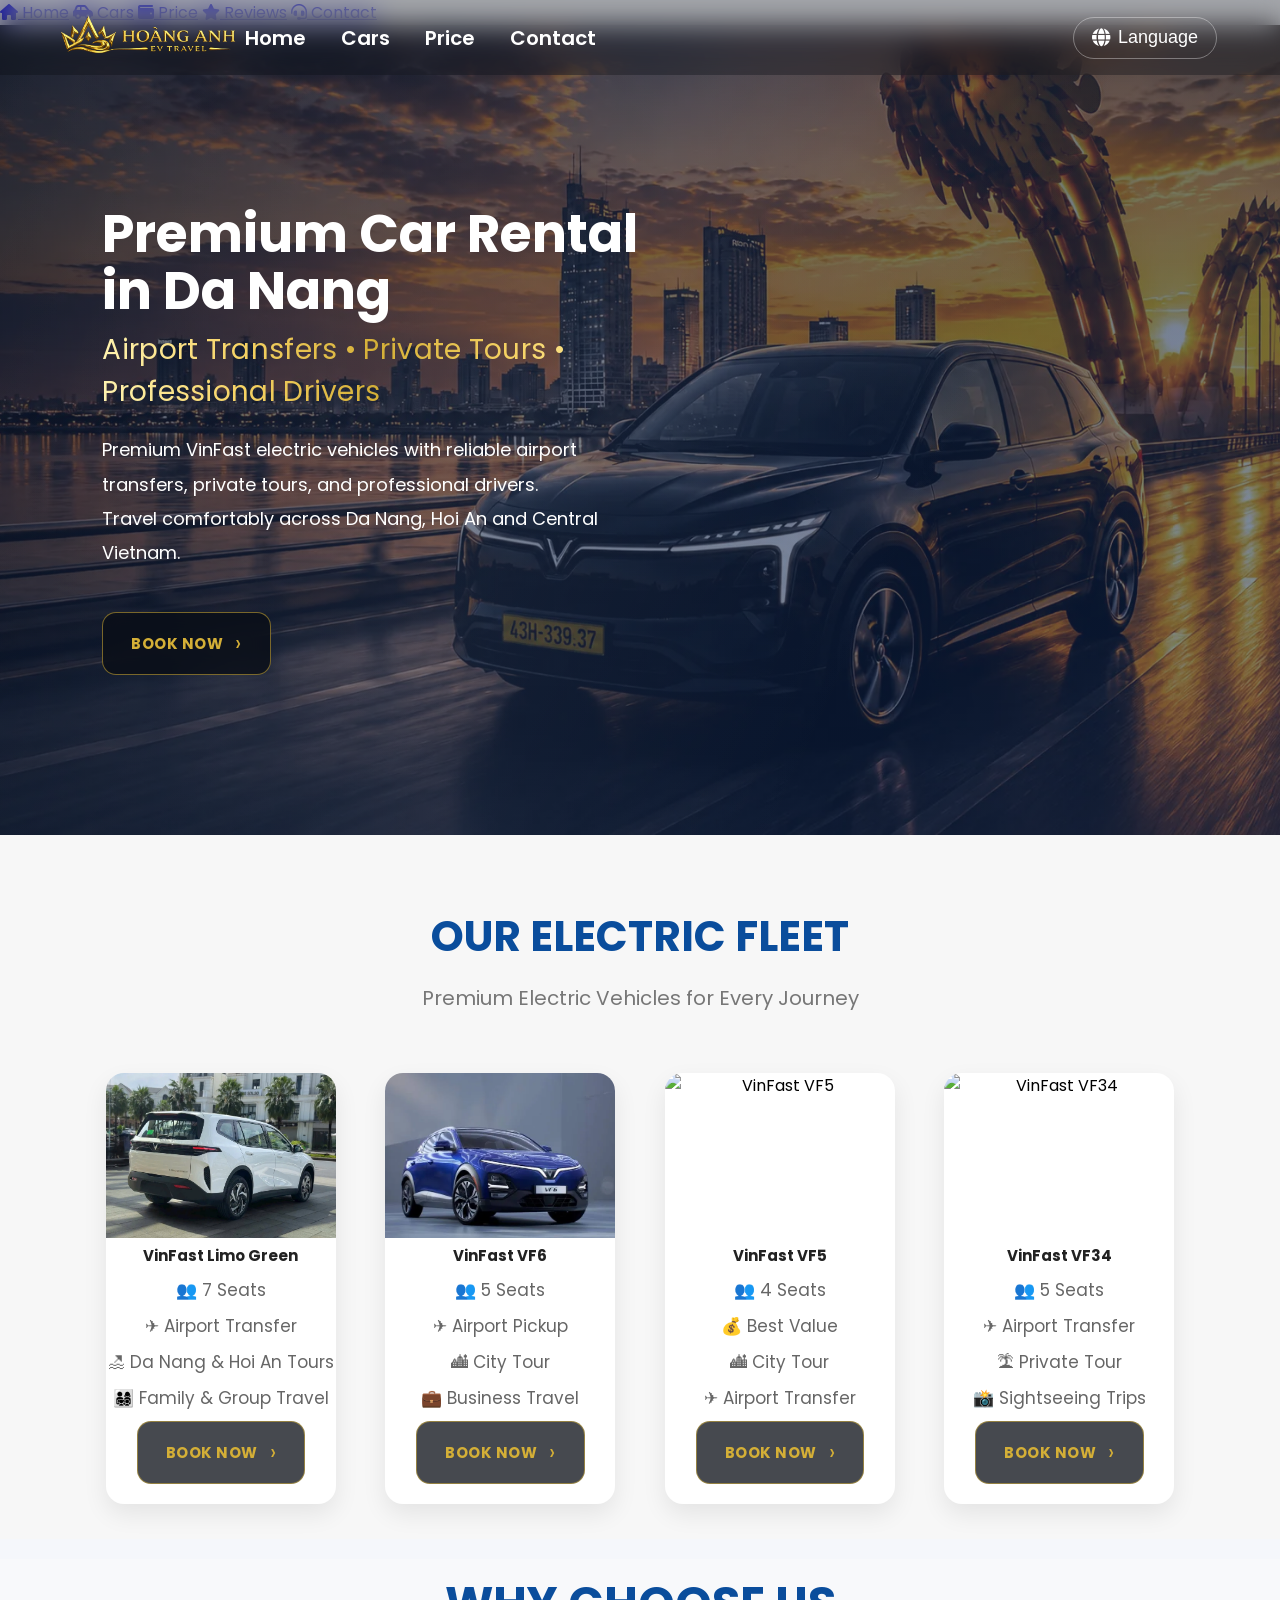
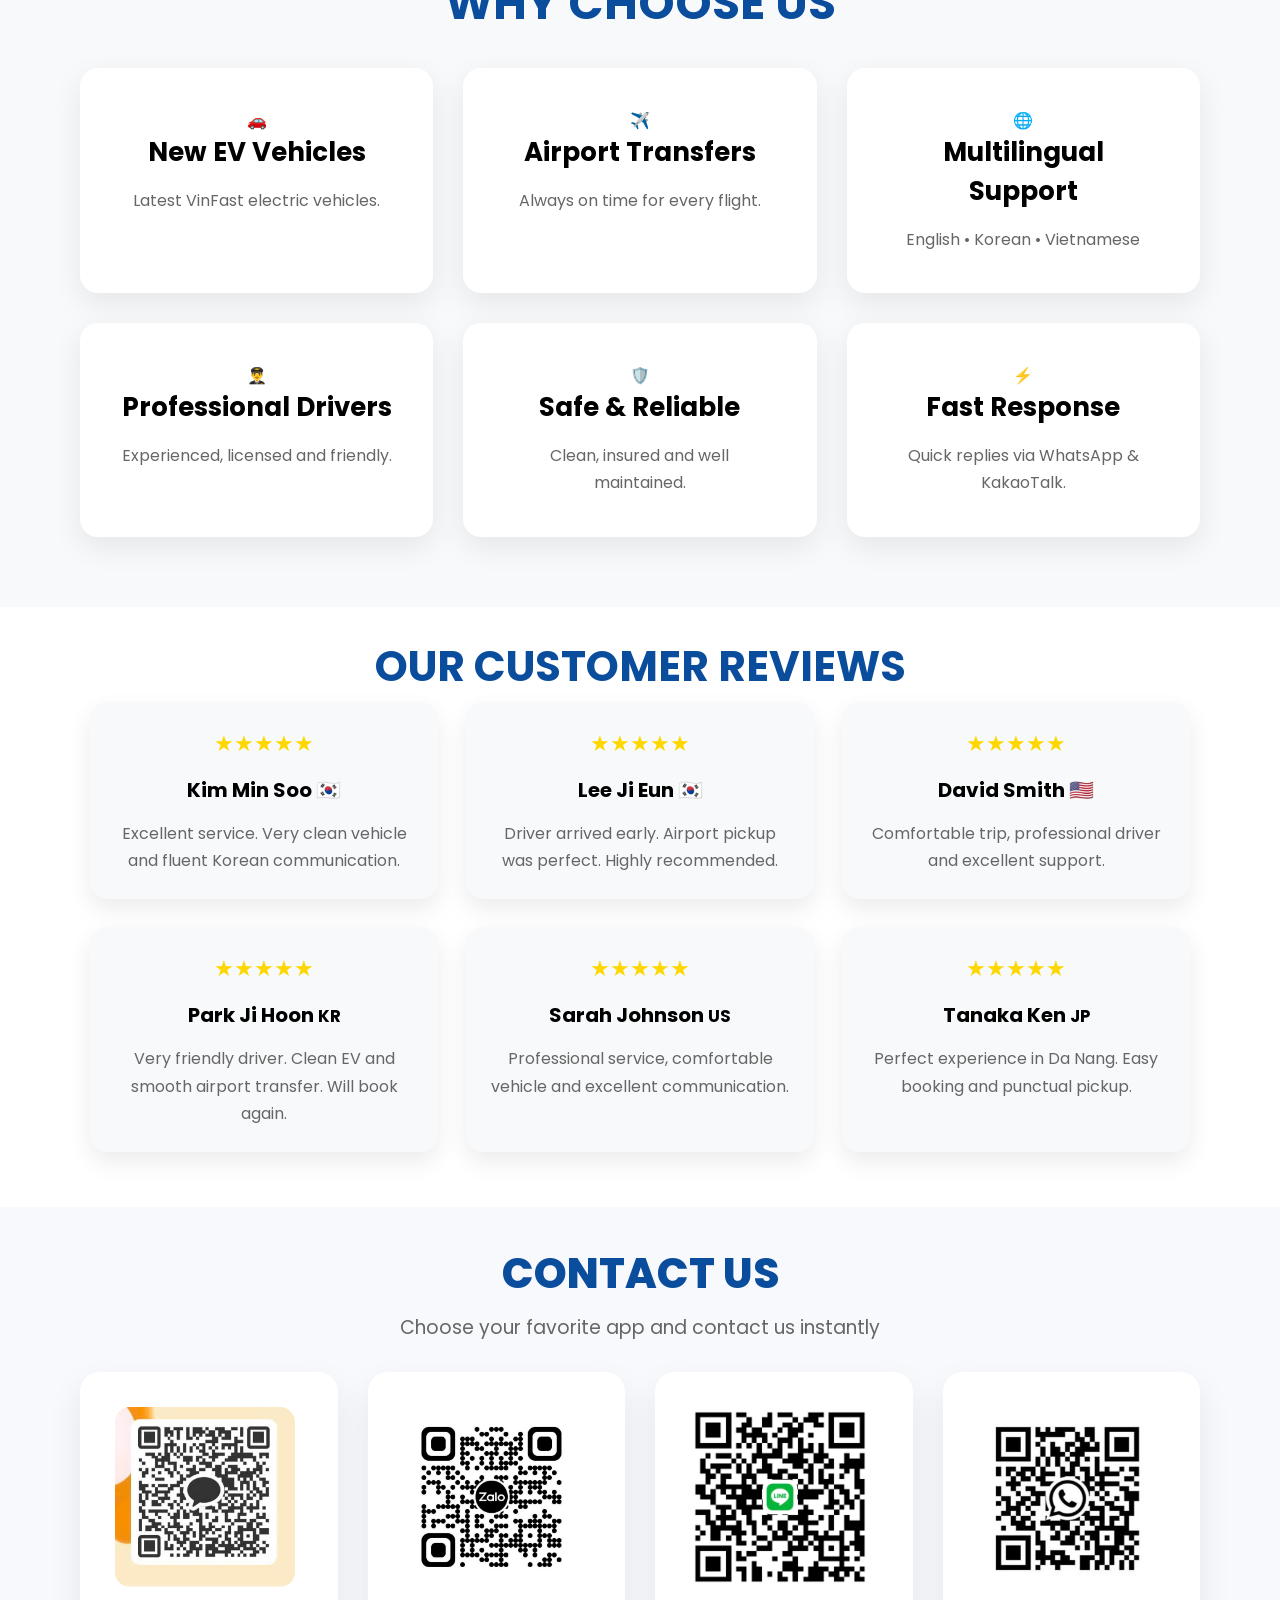
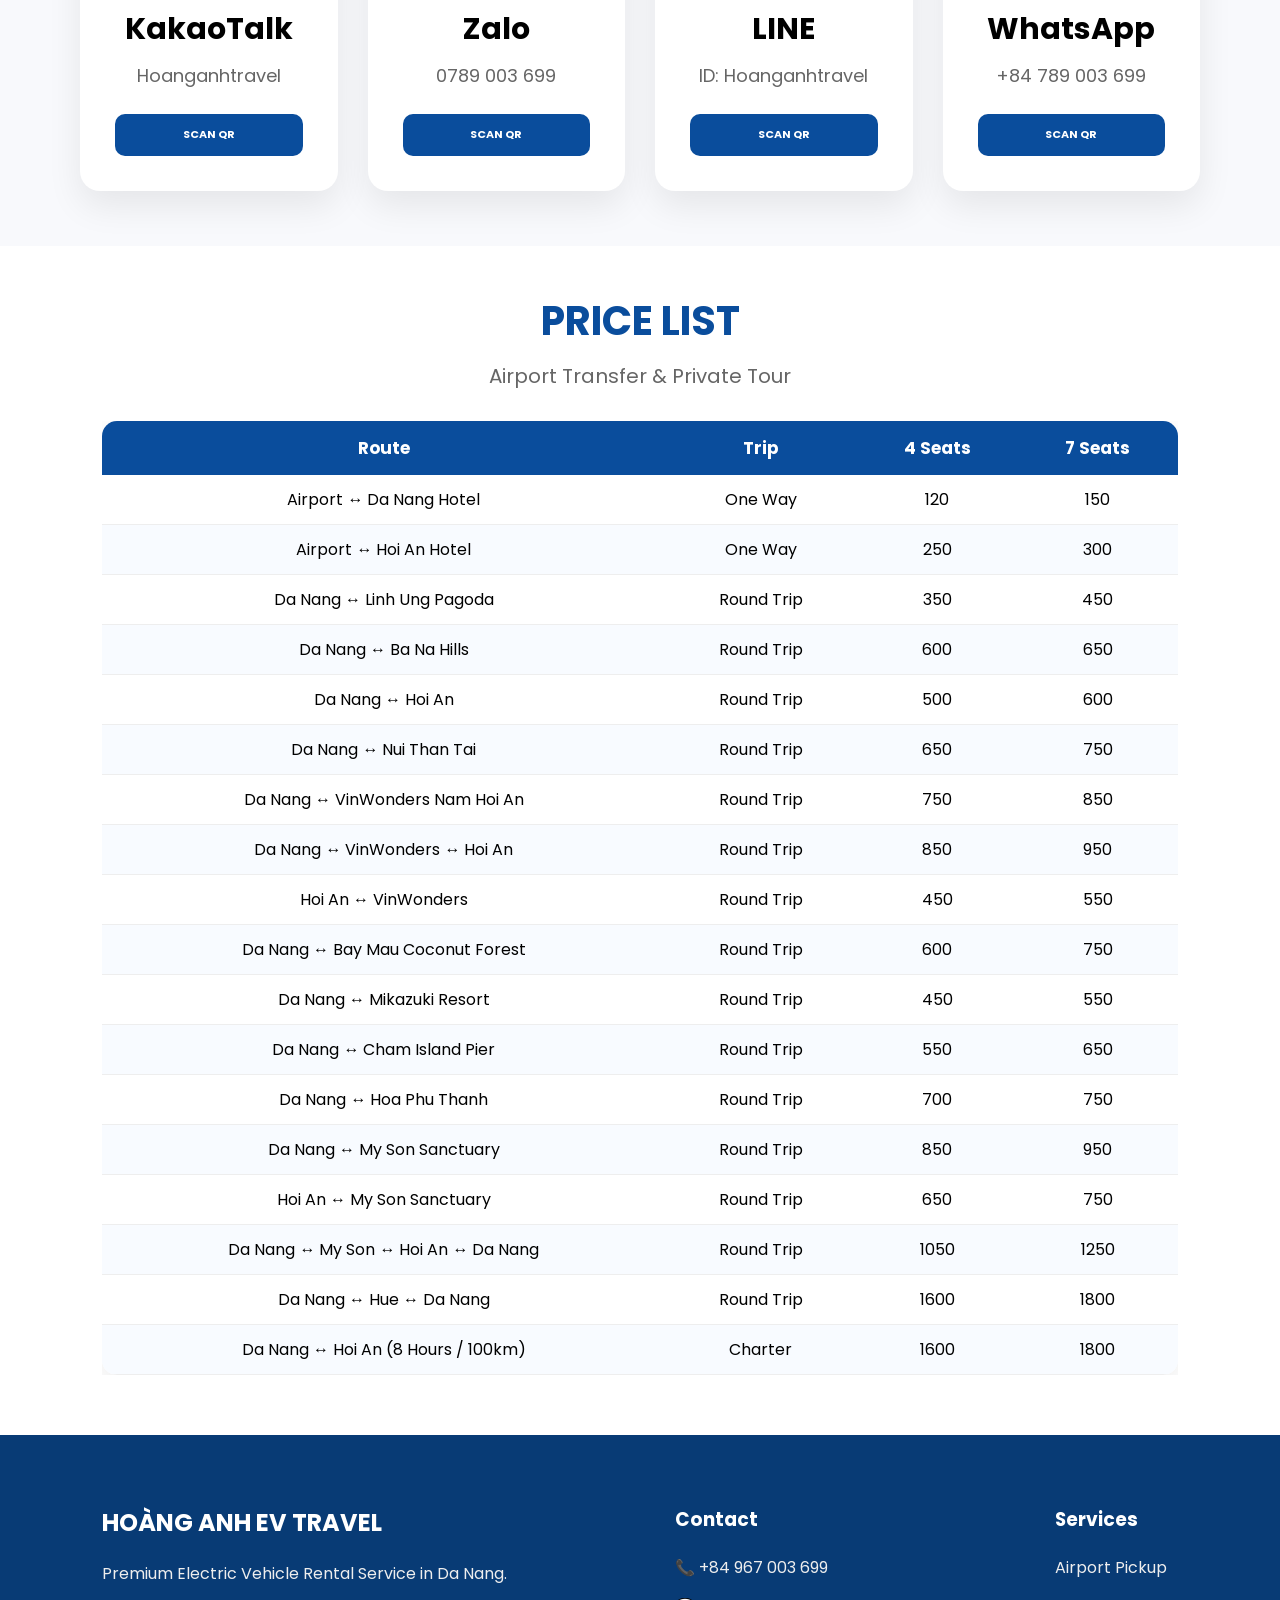
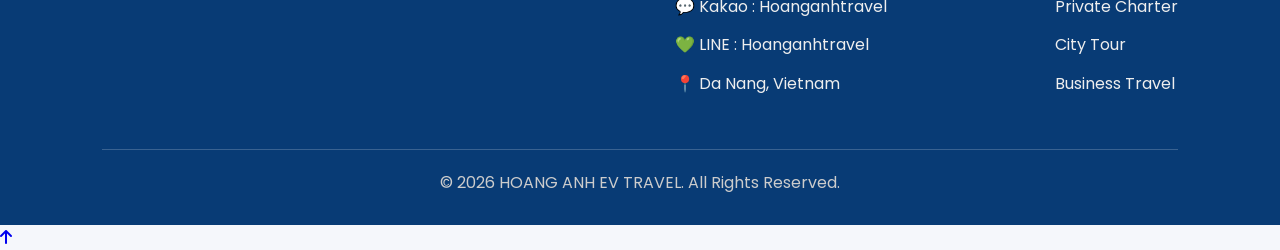
==== commit 5c5f4a9b: "Convert images to WebP" ====
--- a/index.html
+++ b/index.html
@@ -259,7 +259,7 @@
         <div class="car-card">
 
            <img
-    src="images/vf34.jpg"
+    src="images/vf34.webp"
     alt="VinFast VF34"
     width="420"
     height="260">
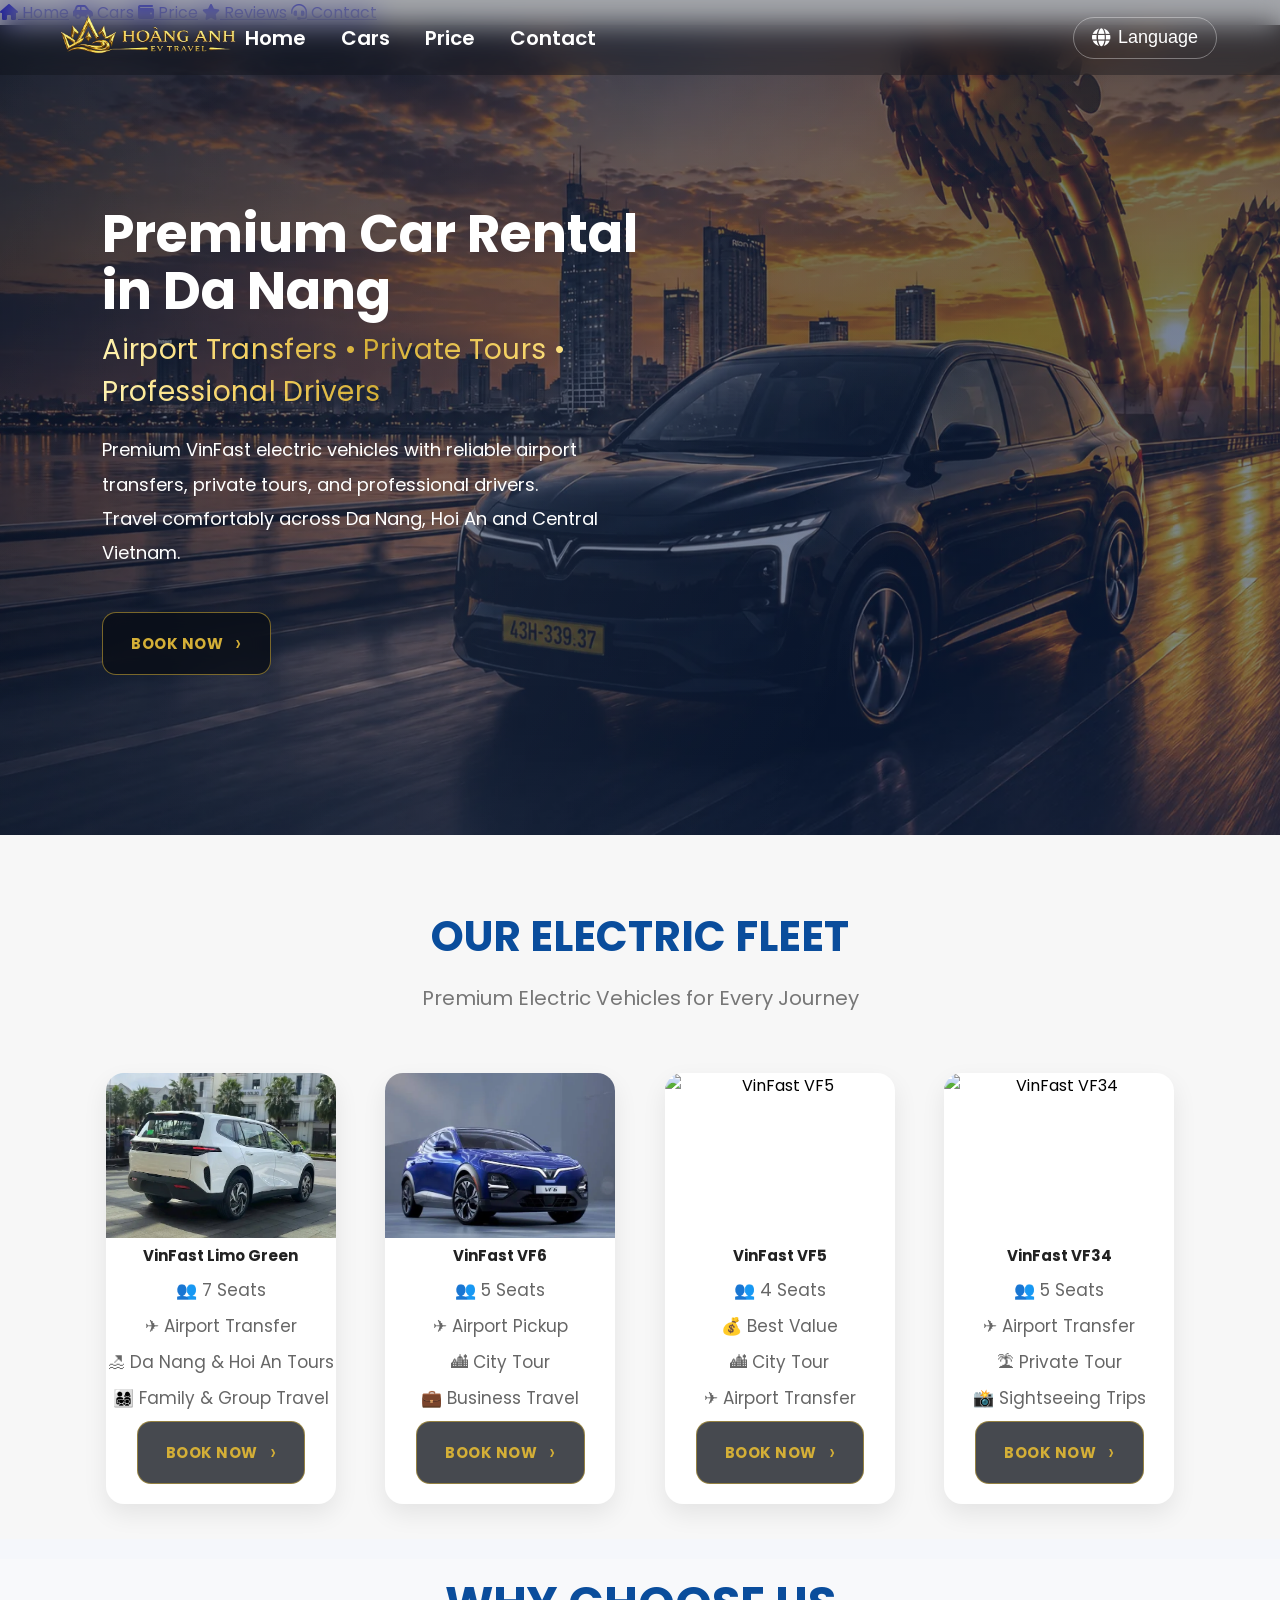
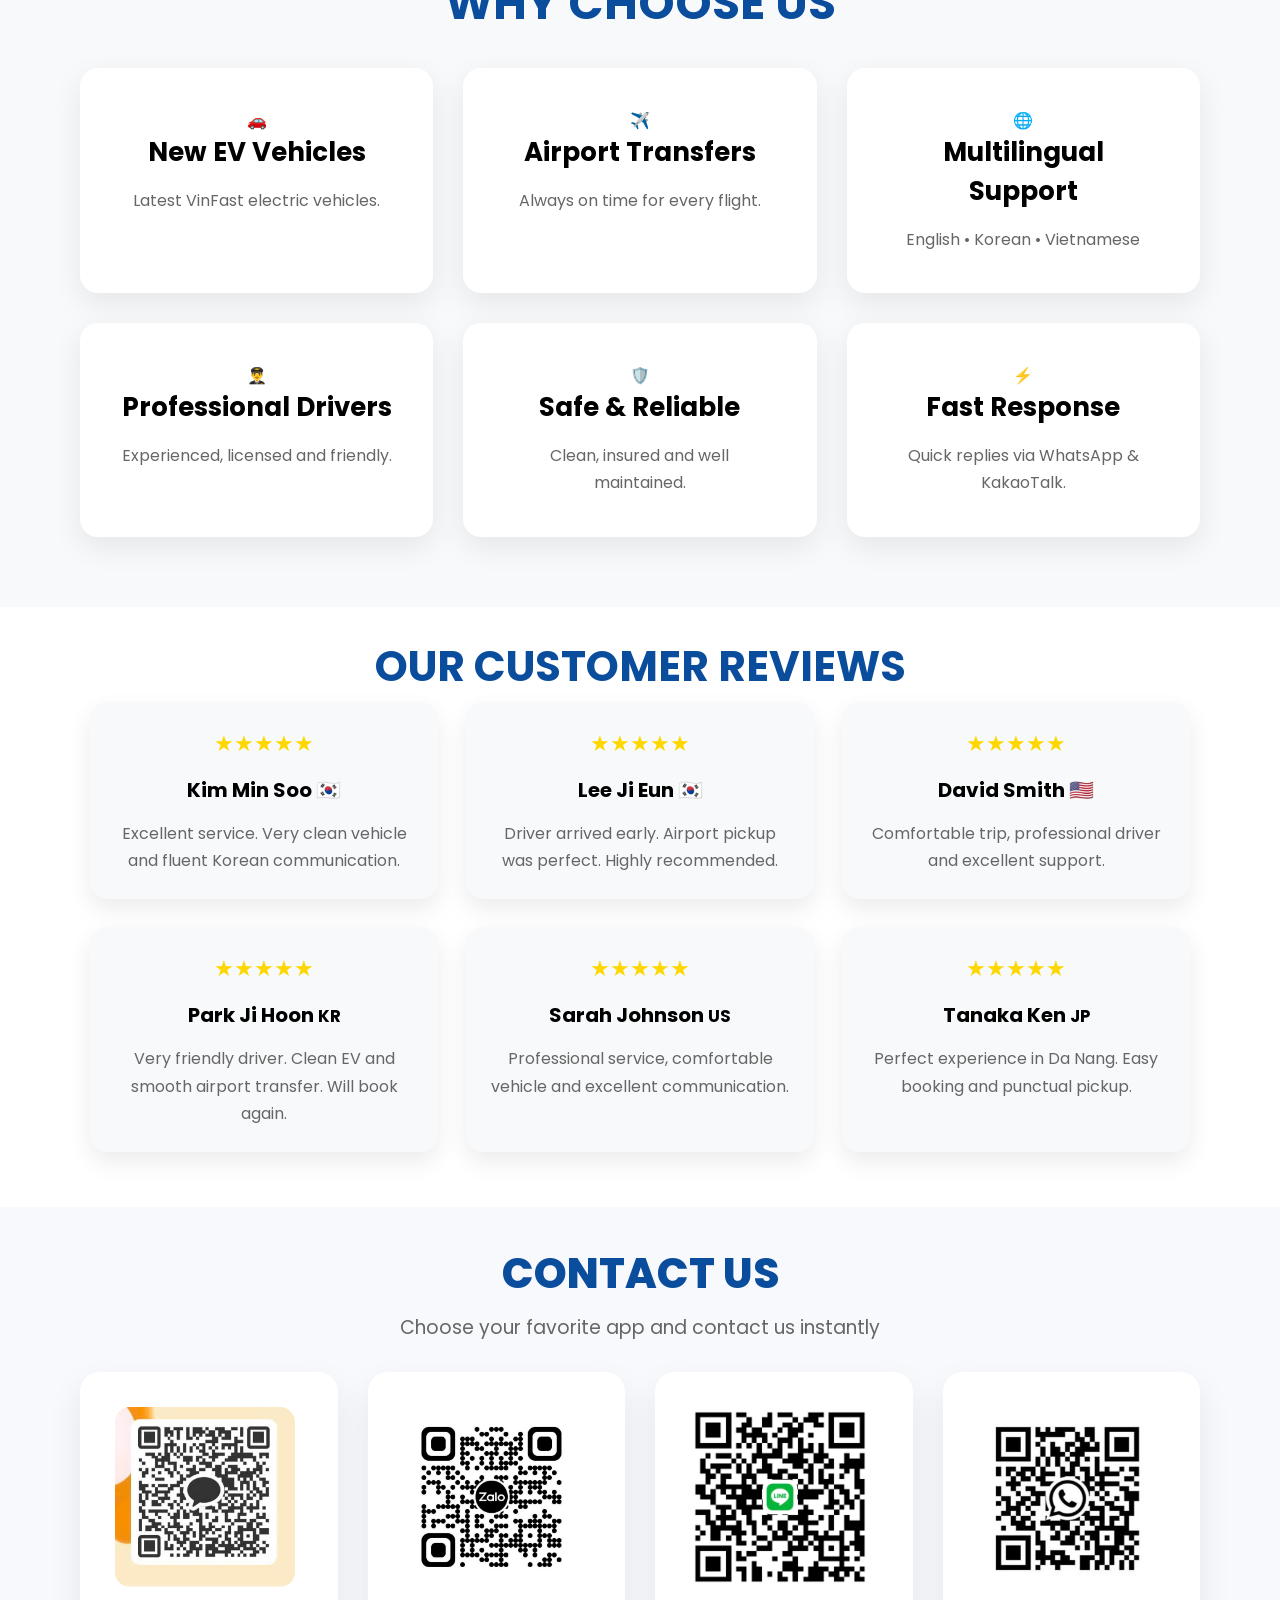
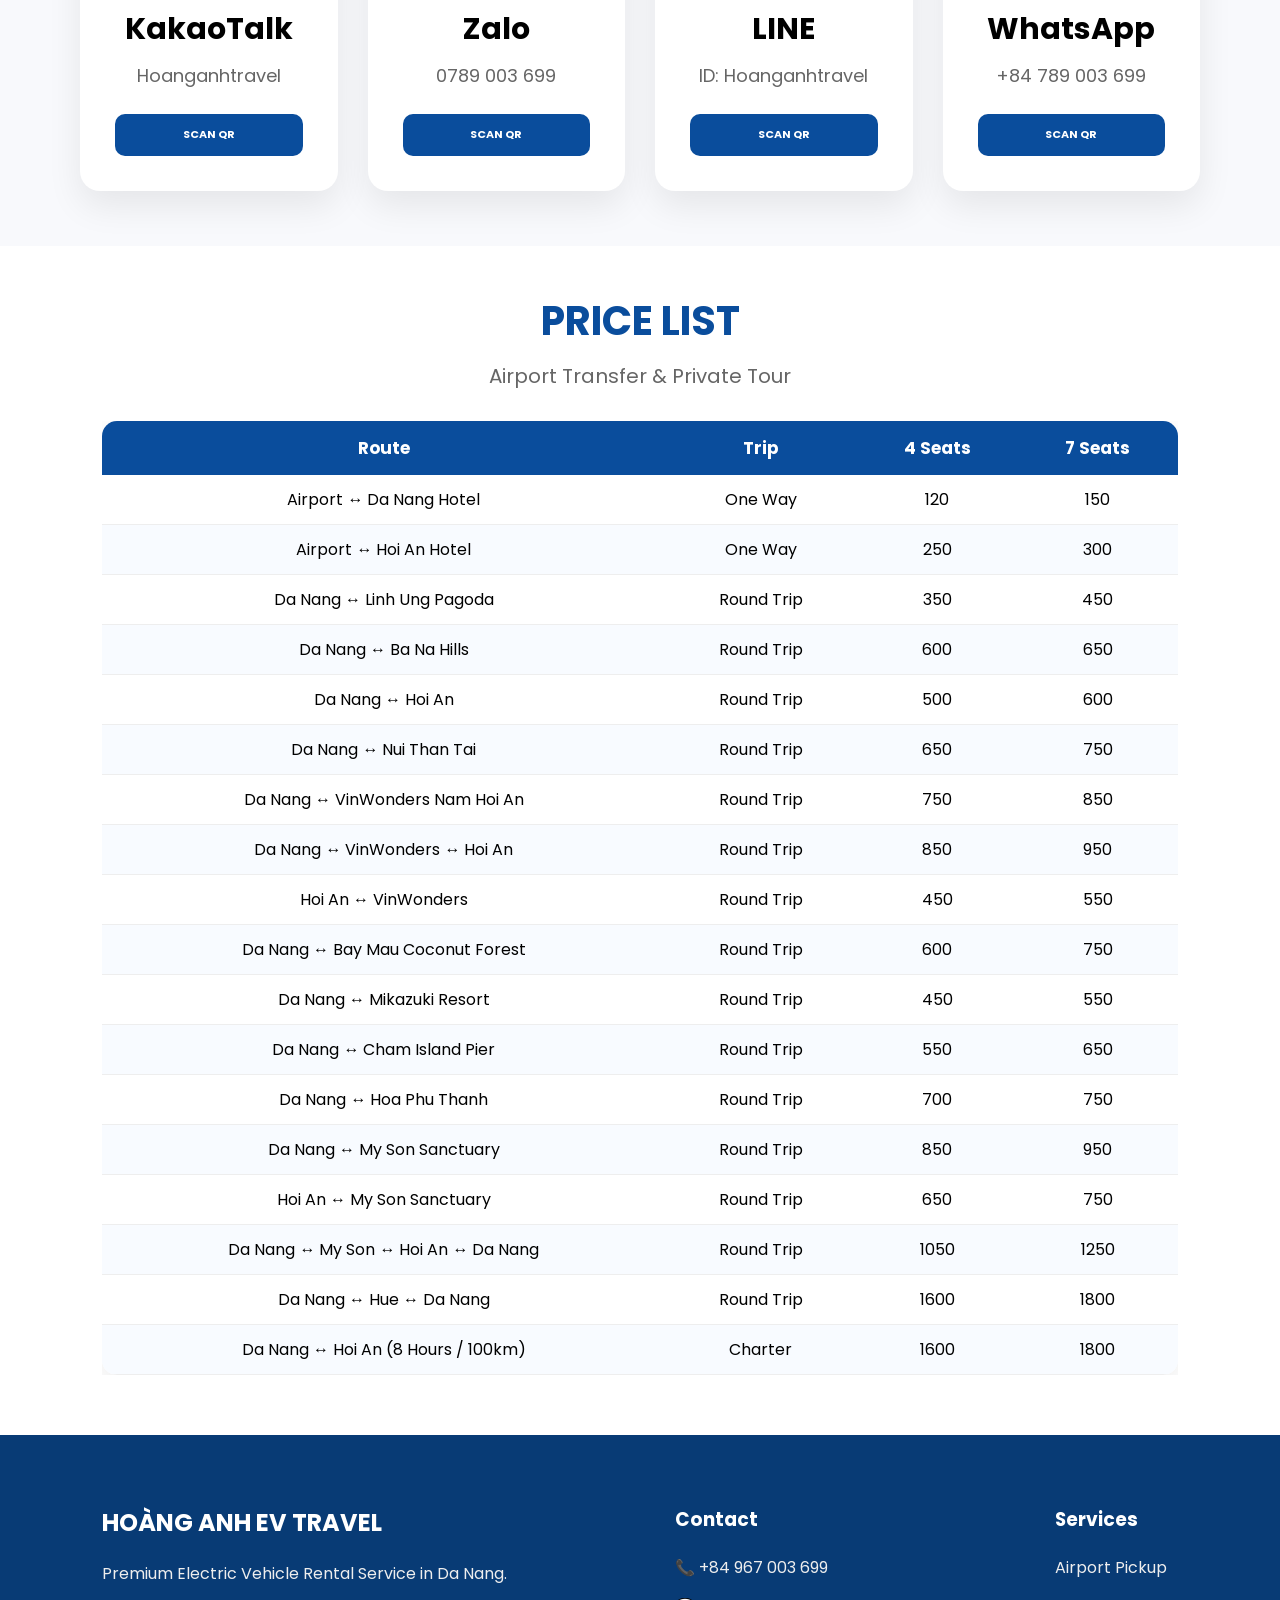
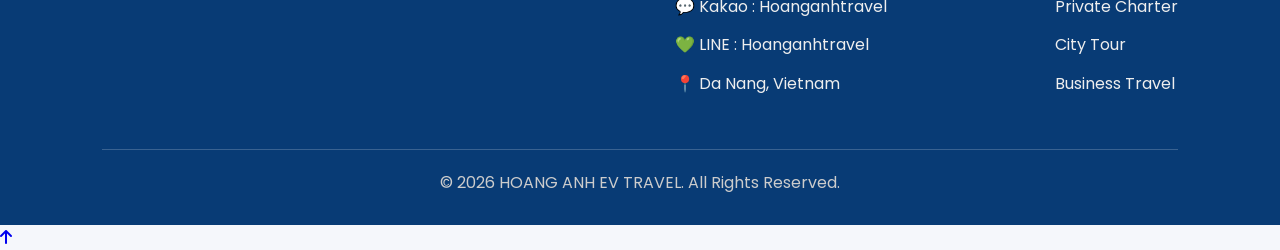
==== commit bba11691: "Convert images to WebP" ====
--- a/index.html
+++ b/index.html
@@ -35,18 +35,29 @@
     <link rel="preconnect" href="https://fonts.googleapis.com">
     <link rel="preconnect" href="https://fonts.gstatic.com" crossorigin>
 
-    <link href="https://fonts.googleapis.com/css2?family=Poppins:wght@300;400;600;700;800&display=swap"
-        rel="stylesheet">
+    <link rel="preconnect" href="https://fonts.googleapis.com">
+<link rel="preconnect" href="https://fonts.gstatic.com" crossorigin>
+
+<link
+    href="https://fonts.googleapis.com/css2?family=Poppins:wght@300;400;600;700;800&family=Cinzel:wght@500;600;700&display=swap"
+    rel="stylesheet">
+
 <link
     rel="preload"
     as="image"
     href="images/hero.webp">
 
+<link
+    rel="preload"
+    as="image"
+    href="images/logo.webp">
+
 <link rel="stylesheet" href="css/style.css?v=6">
 
-    <link rel="stylesheet" href="https://cdnjs.cloudflare.com/ajax/libs/font-awesome/6.7.2/css/all.min.css">
-
-    <link href="https://fonts.googleapis.com/css2?family=Cinzel:wght@500;600;700&display=swap" rel="stylesheet">
+<link
+    rel="stylesheet"
+    href="https://cdnjs.cloudflare.com/ajax/libs/font-awesome/6.7.2/css/all.min.css">
+
 <script type="application/ld+json">
 {
  "@context":"https://schema.org",
@@ -716,15 +727,20 @@
 
                 <h2 id="qrTitle"></h2>
 
-                <img id="qrImage" src="" alt="QR Code">
+                <img
+    id="qrImage"
+    src=""
+    alt="QR Code"
+    loading="lazy"
+    decoding="async">
 
             </div>
 
         </div>
 
         
-        <script src="js/translations.js"></script>
-        <script src="js/script.js"></script>
+        <script src="js/translations.js" defer></script>
+<script src="js/script.js" defer></script>
 
 </body>
 
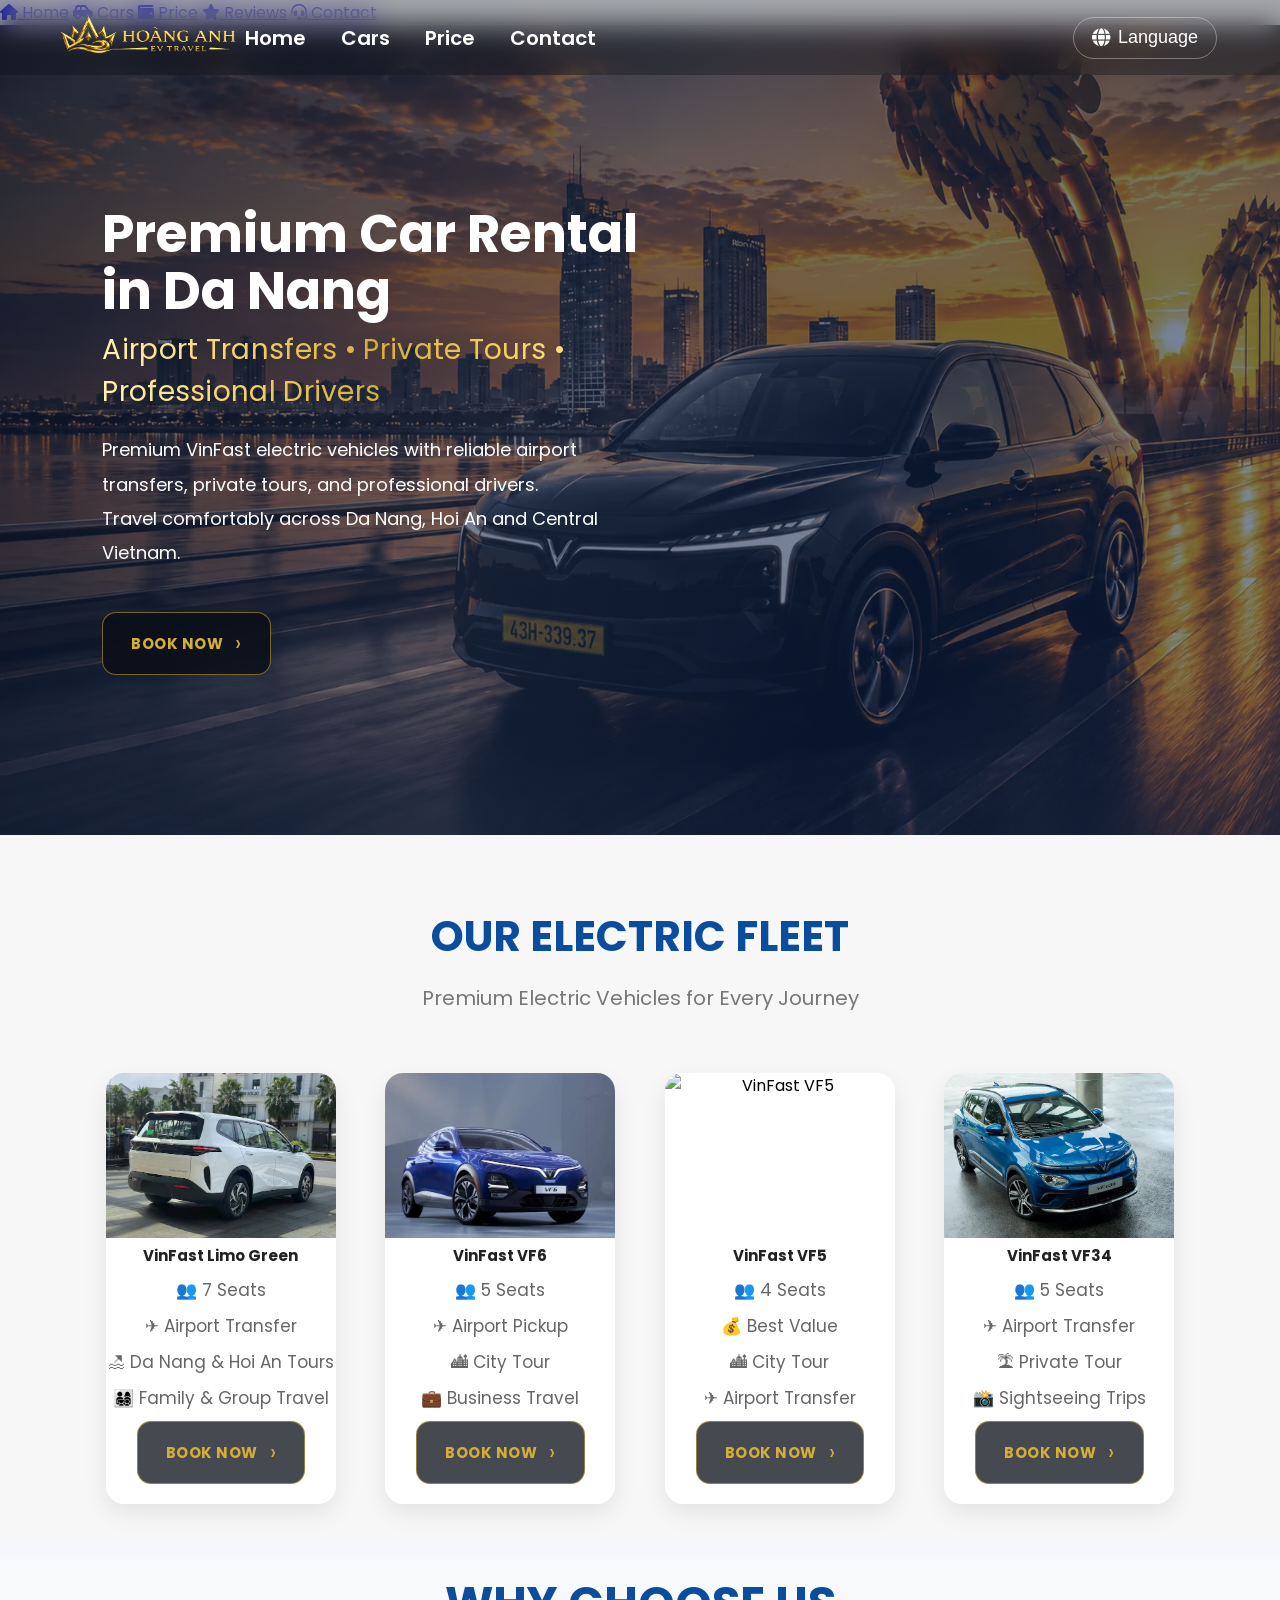
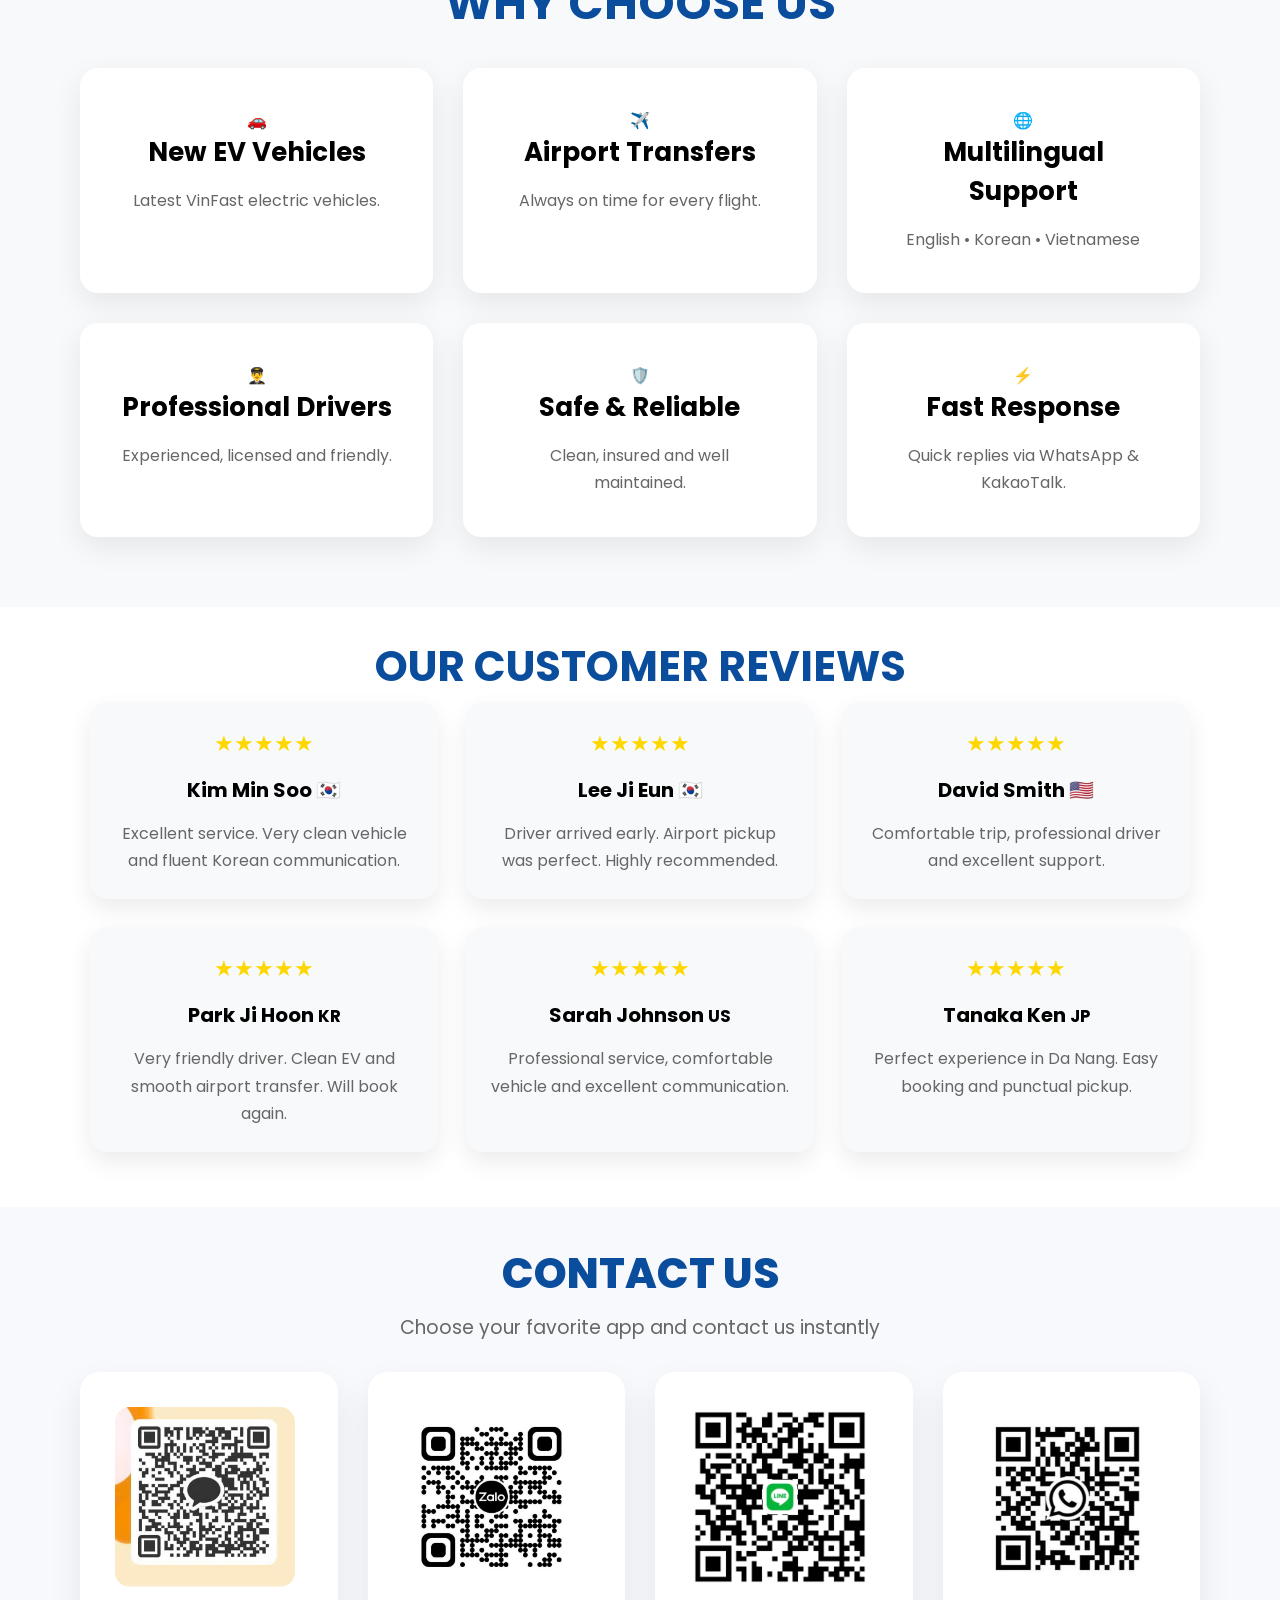
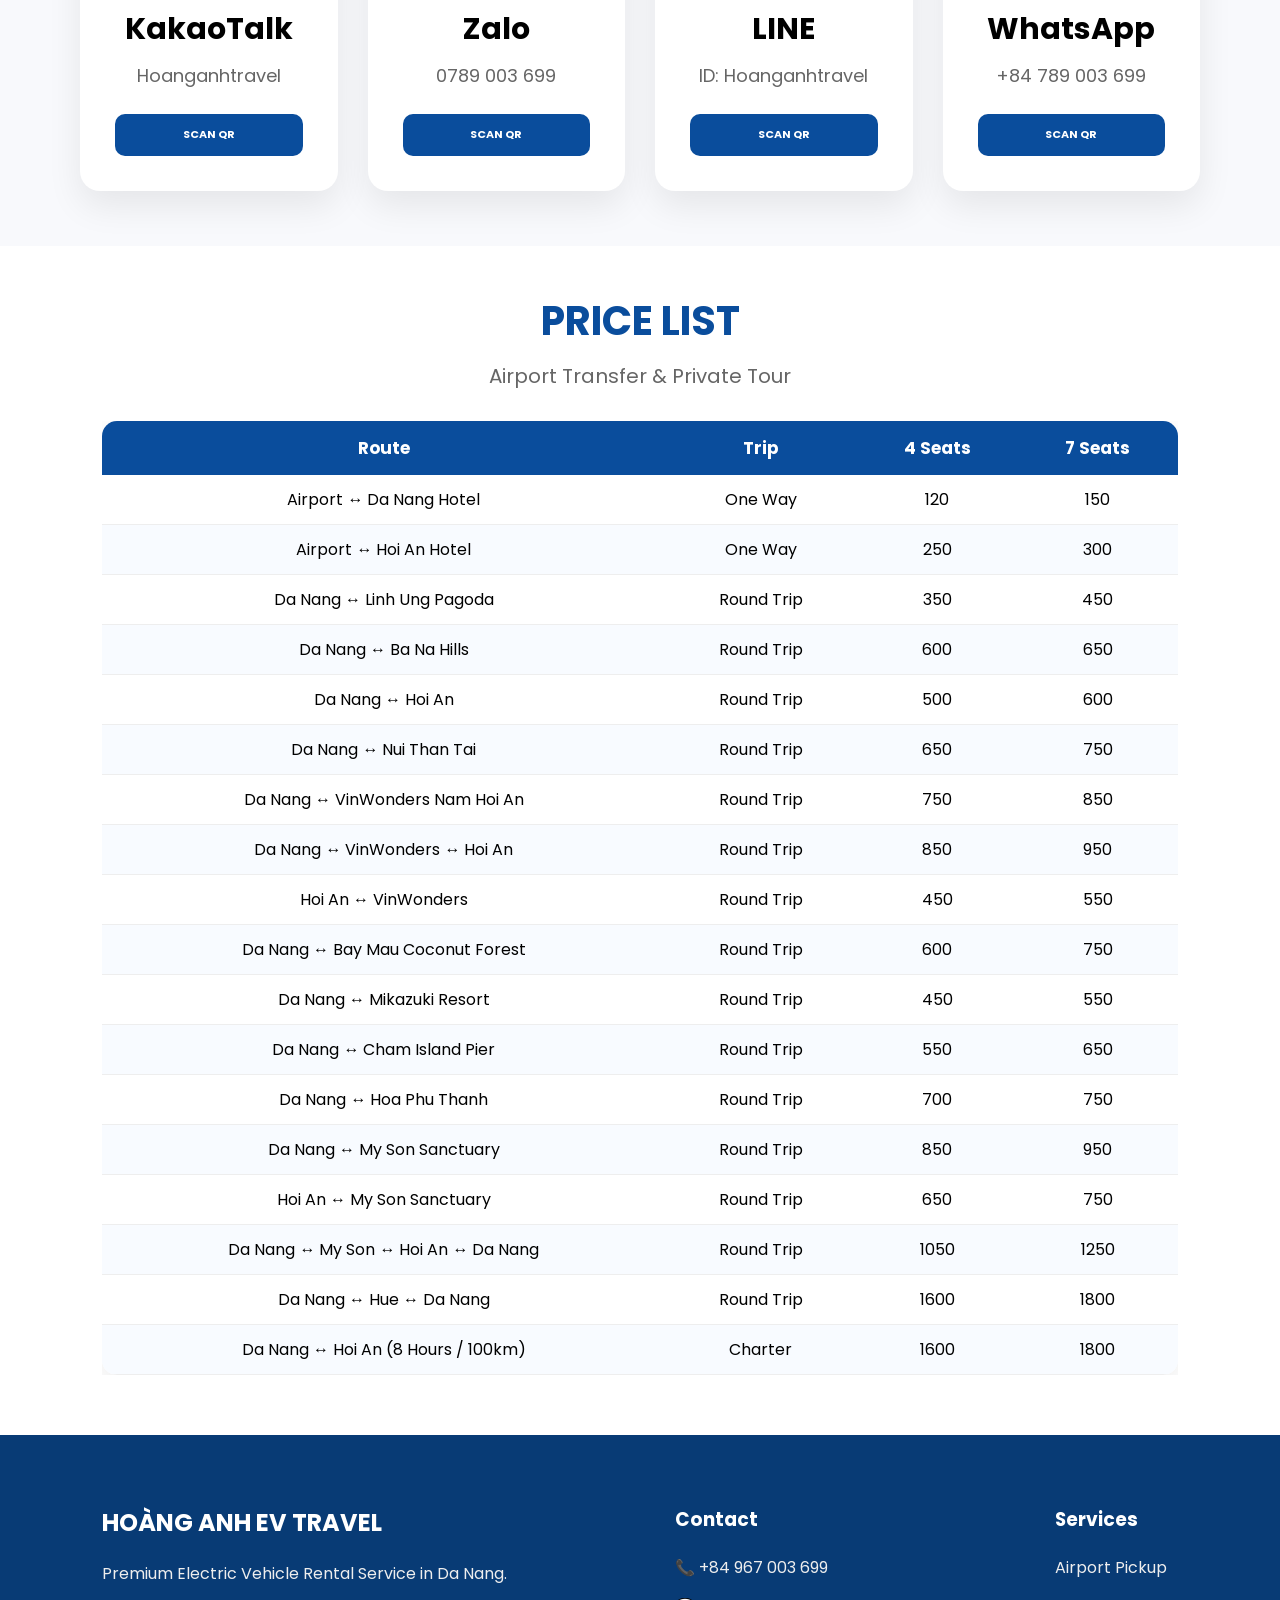
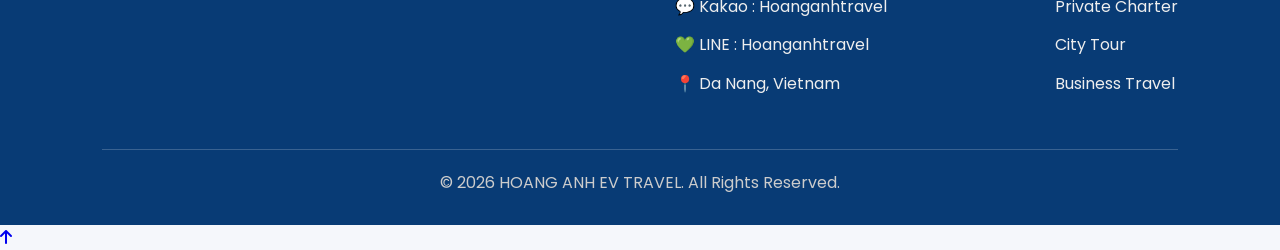
==== commit 081b6f62: "Convert images to WebP" ====
--- a/index.html
+++ b/index.html
@@ -101,7 +101,11 @@
 </div>
 
         <a href="#home" class="logo">
-            <img src="images/logo.webp" alt="HOÀNG ANH EV TRAVEL">
+            <img
+src="images/logo.webp"
+alt="HOÀNG ANH EV TRAVEL"
+width="190"
+height="60">
         </a>
 
         <nav>
@@ -195,7 +199,9 @@
     src="images/limo.webp"
     alt="VinFast Limo Green"
     width="420"
-    height="260">
+    height="260"
+    loading="lazy"
+    decoding="async">
 
             <h3>VinFast Limo Green</h3>
 
@@ -218,10 +224,12 @@
         <div class="car-card">
 
             <img
-    src="images/vf6.webp"
-    alt="VinFast VF6"
-    width="420"
-    height="260">
+src="images/vf6.webp"
+alt="VinFast VF6"
+width="420"
+height="260"
+loading="lazy"
+decoding="async">
 
             <h3>VinFast VF6</h3>
 
@@ -244,10 +252,12 @@
         <div class="car-card">
 
             <img
-    src="images/vf5.webp"
-    alt="VinFast VF5"
-    width="420"
-    height="260">
+src="images/vf5.webp"
+alt="VinFast VF5"
+width="420"
+height="260"
+loading="lazy"
+decoding="async">
 
             <h3>VinFast VF5</h3>
 
@@ -270,10 +280,12 @@
         <div class="car-card">
 
            <img
-    src="images/vf34.webp"
-    alt="VinFast VF34"
-    width="420"
-    height="260">
+src="images/vf34.webp"
+alt="VinFast VF34"
+width="420"
+height="260"
+loading="lazy"
+decoding="async">
 
             <h3>VinFast VF34</h3>
 
@@ -728,11 +740,11 @@
                 <h2 id="qrTitle"></h2>
 
                 <img
-    id="qrImage"
-    src=""
-    alt="QR Code"
-    loading="lazy"
-    decoding="async">
+id="qrImage"
+src=""
+alt="QR Code"
+loading="lazy"
+decoding="async">
 
             </div>
 
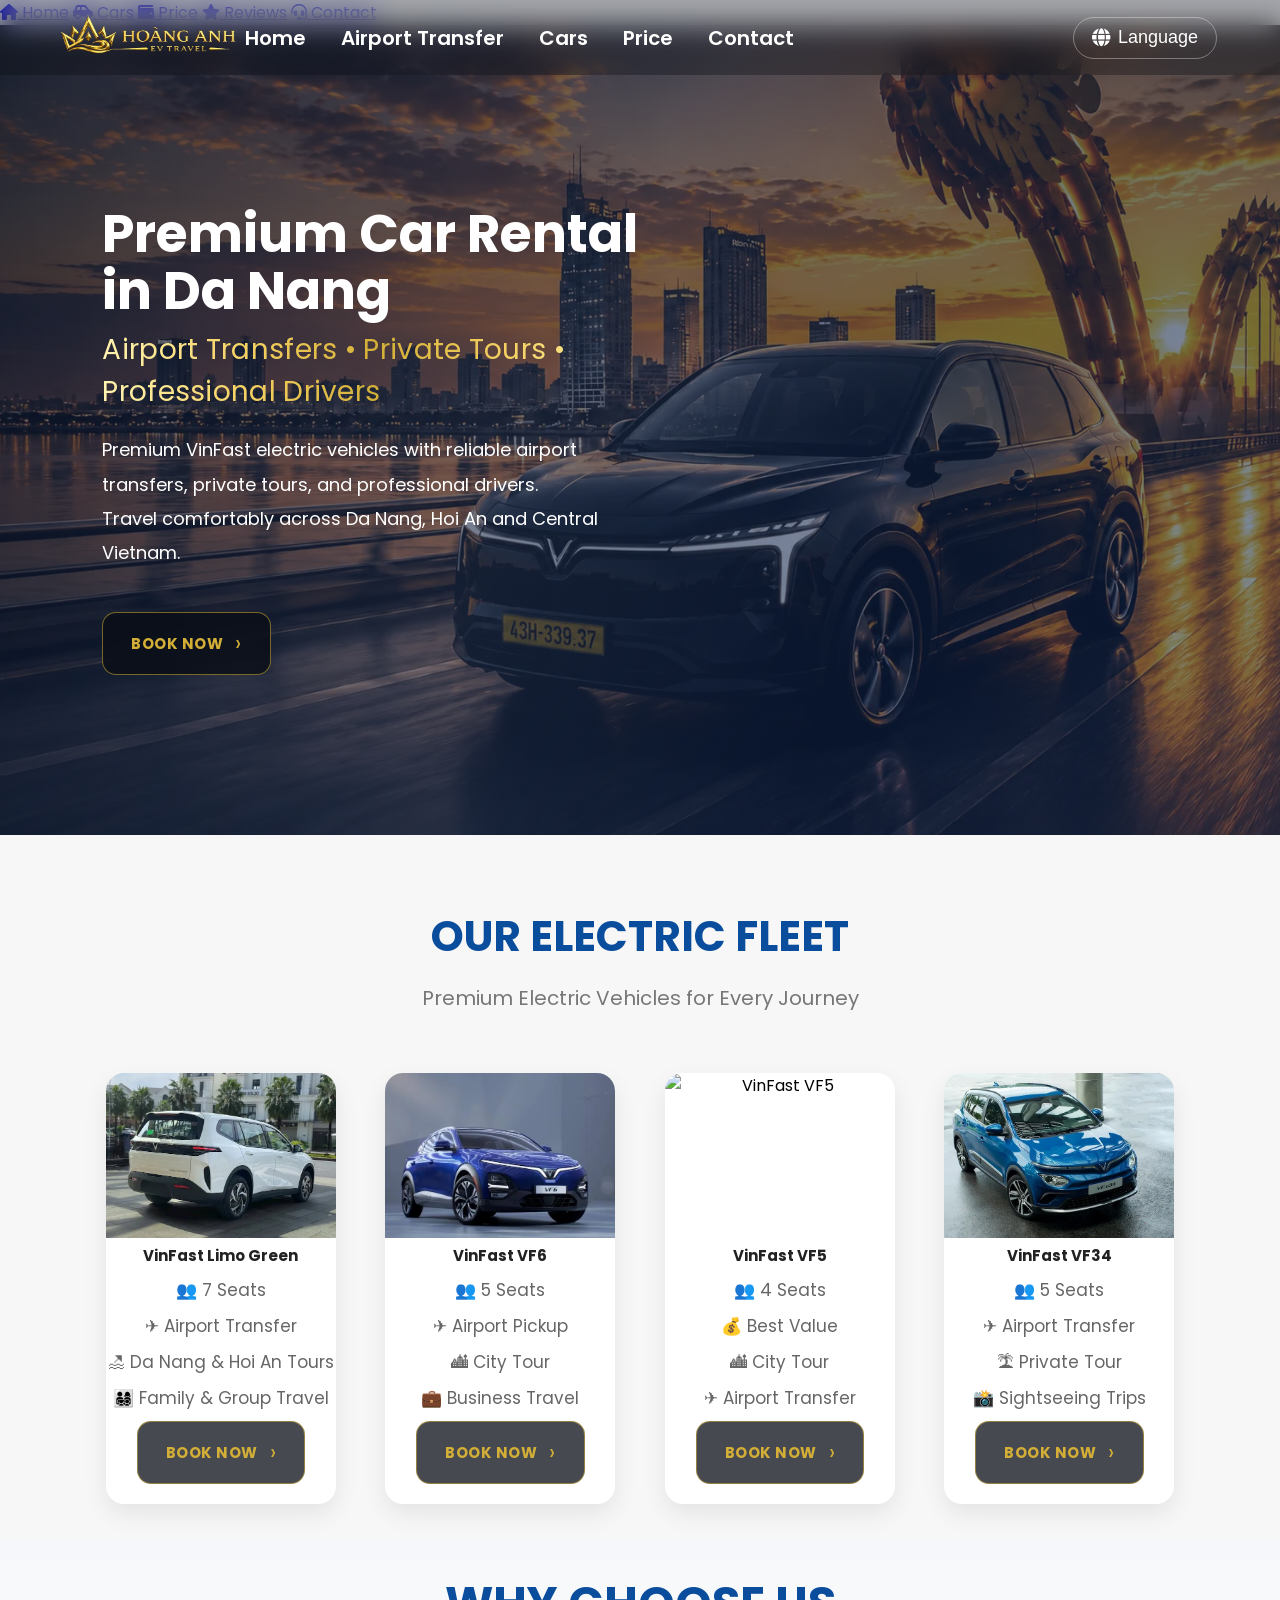
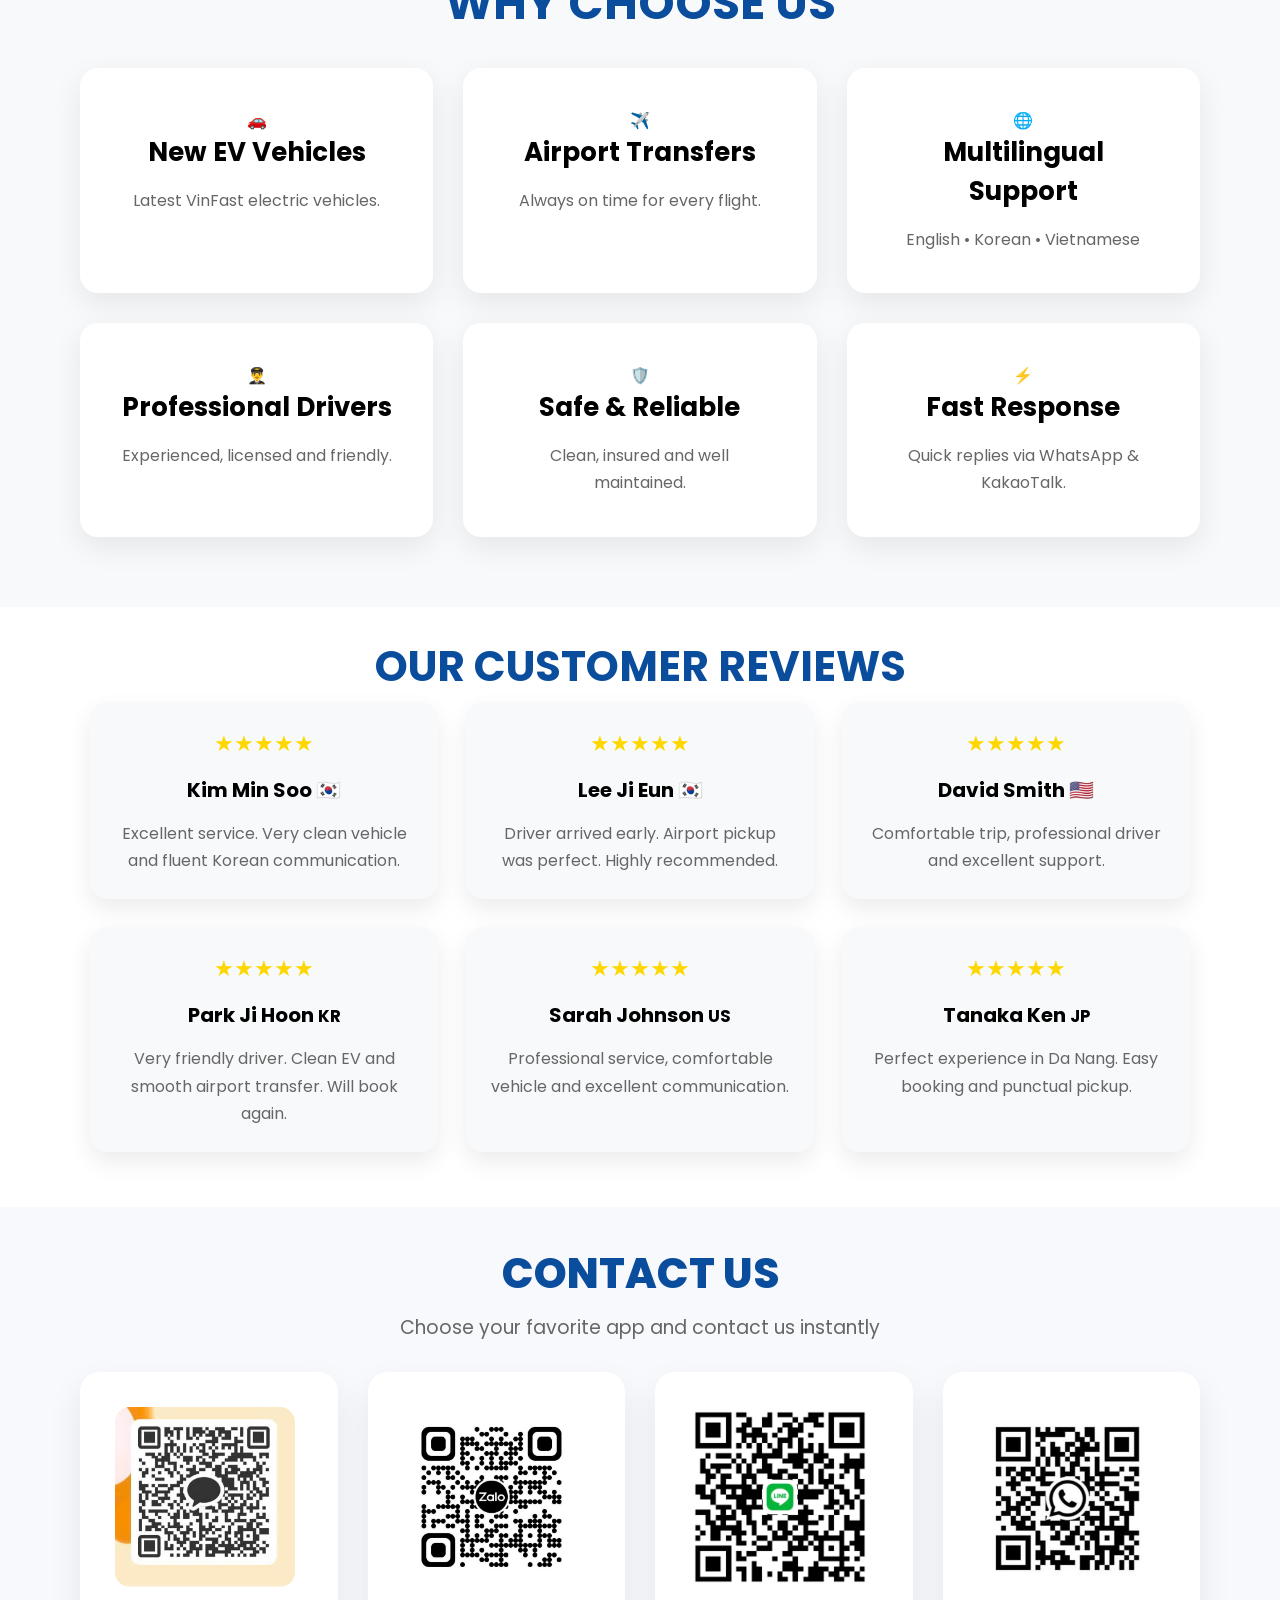
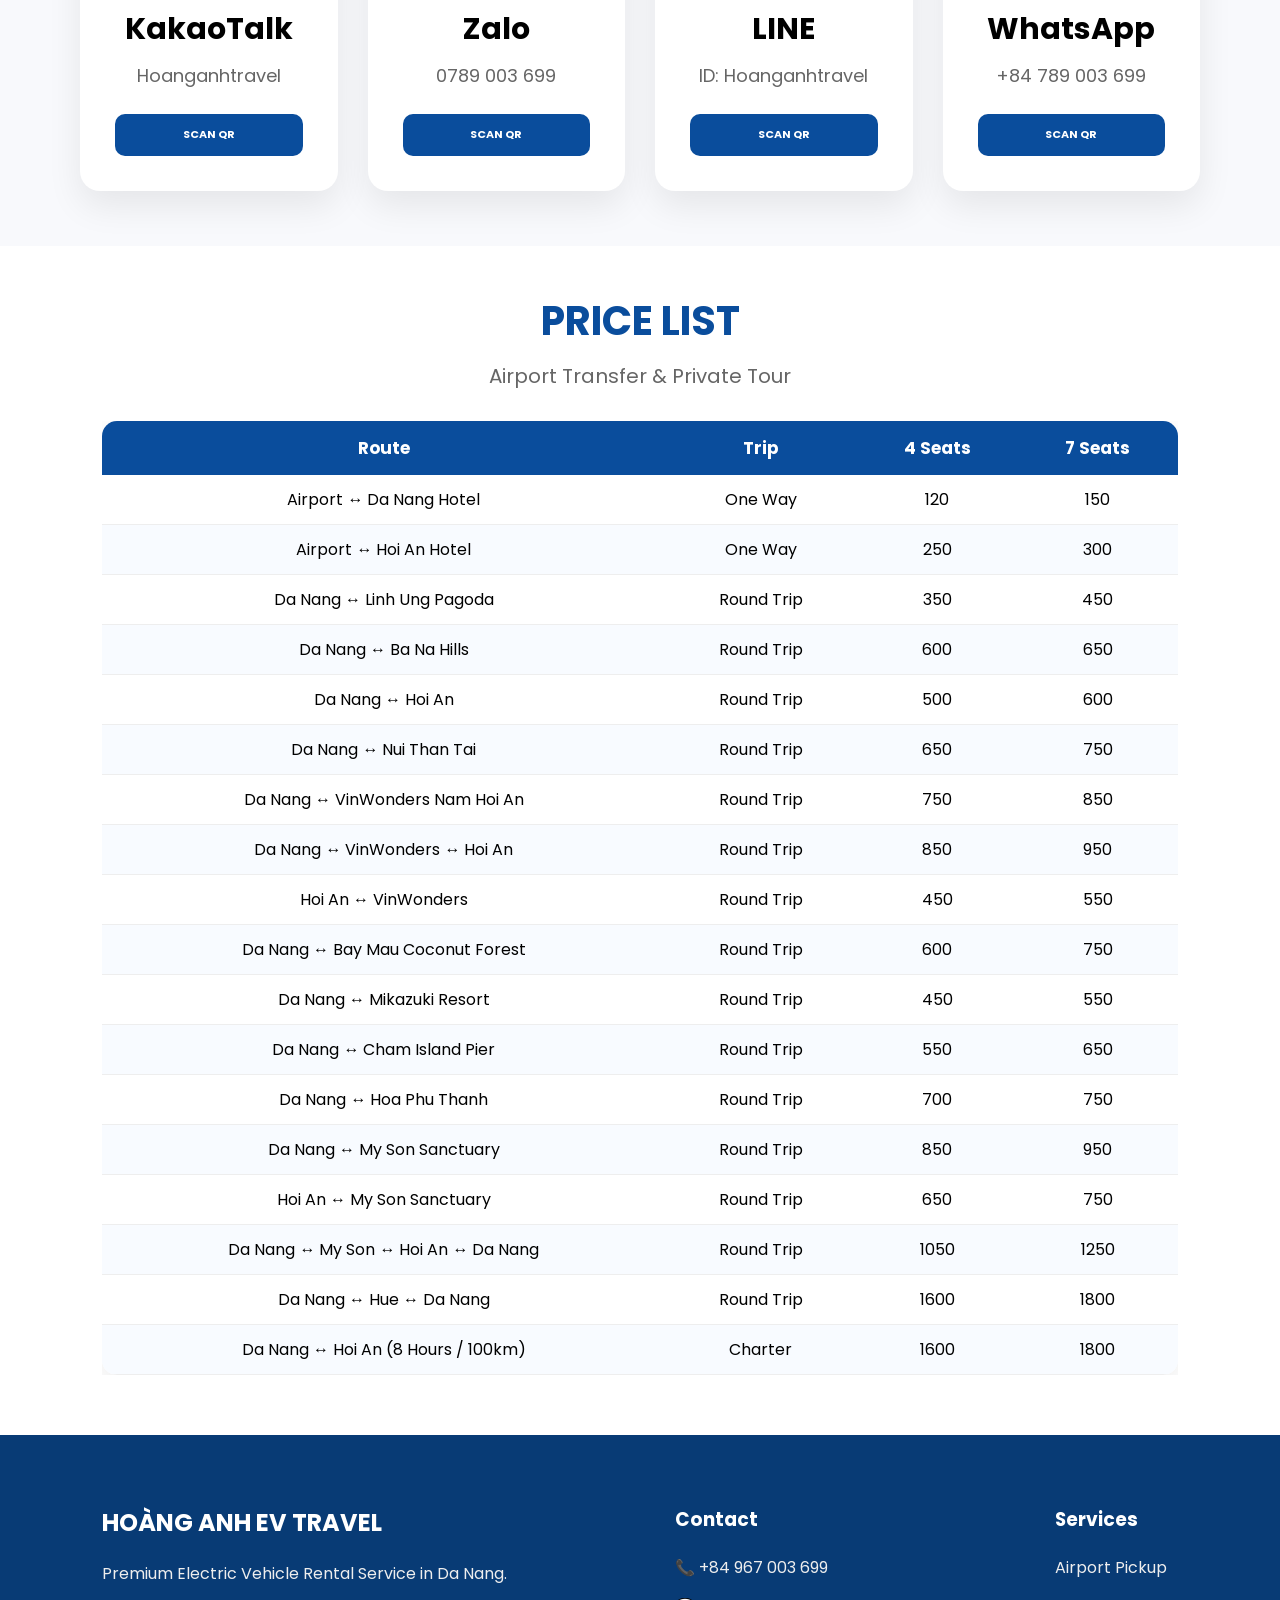
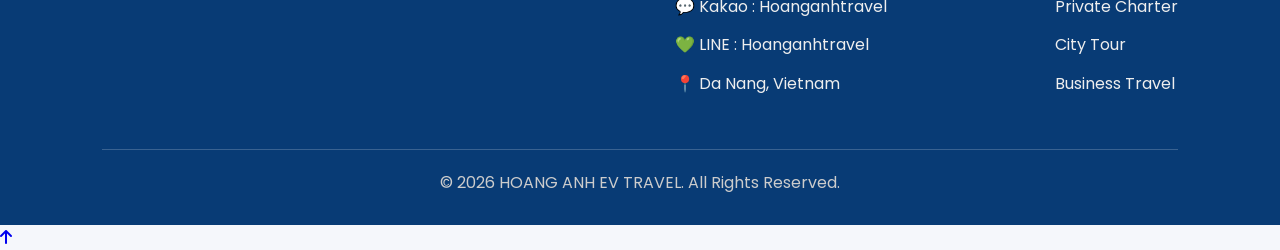
==== commit d30d5452: "..." ====
--- a/index.html
+++ b/index.html
@@ -86,6 +86,15 @@
  ]
 }
 </script>
+<!-- Google tag (gtag.js) -->
+<script async src="https://www.googletagmanager.com/gtag/js?id=G-J2W2KS8VEQ"></script>
+<script>
+  window.dataLayer = window.dataLayer || [];
+  function gtag(){dataLayer.push(arguments);}
+  gtag('js', new Date());
+
+  gtag('config', 'G-J2W2KS8VEQ');
+</script>
 </head>
 
 <body>
@@ -109,11 +118,16 @@
         </a>
 
         <nav>
-            <a href="#home" id="nav-home">Home</a>
-            <a href="#fleet" id="nav-cars">Cars</a>
-            <a href="#pricing" id="nav-price">Price</a>
-            <a href="#contact" id="nav-contact">Contact</a>
-        </nav>
+    <a href="#home">Home</a>
+
+    <a href="airport-transfer.html">Airport Transfer</a>
+
+    <a href="#fleet">Cars</a>
+
+    <a href="#pricing">Price</a>
+
+    <a href="#contact">Contact</a>
+</nav>
 
         <div class="language-dropdown">
 
--- a/css/style.css
+++ b/css/style.css
@@ -1707,4 +1707,198 @@
 }
 nav{
     display:none;
+}
+.airport-intro{
+    padding:80px 20px;
+    background:#fff;
+}
+
+.airport-intro .container{
+    max-width:1000px;
+    margin:auto;
+}
+
+.airport-intro h2{
+    font-size:36px;
+    margin-bottom:25px;
+    text-align:center;
+    color:#0b2c5f;
+}
+
+.airport-intro p{
+    font-size:18px;
+    line-height:1.9;
+    margin-bottom:18px;
+    color:#555;
+}
+.airport-benefits{
+    padding:80px 20px;
+    background:#f8f9fb;
+}
+
+.airport-benefits .container{
+    max-width:1100px;
+    margin:auto;
+}
+
+.airport-benefits h2{
+    text-align:center;
+    font-size:36px;
+    margin-bottom:50px;
+    color:#0b2c5f;
+}
+
+.benefit-grid{
+    display:grid;
+    grid-template-columns:repeat(auto-fit,minmax(240px,1fr));
+    gap:25px;
+}
+
+.benefit-item{
+    background:#fff;
+    padding:30px;
+    border-radius:12px;
+    box-shadow:0 8px 20px rgba(0,0,0,.08);
+}
+
+.benefit-item h3{
+    margin-bottom:15px;
+}
+
+.benefit-item p{
+    line-height:1.8;
+    color:#666;
+}
+
+.airport-price{
+    padding:80px 20px;
+    background:#ffffff;
+}
+
+.airport-price .container{
+    max-width:1000px;
+    margin:auto;
+}
+
+.airport-price h2{
+    text-align:center;
+    margin-bottom:15px;
+    color:#0b2c5f;
+}
+
+.price-intro{
+    text-align:center;
+    margin-bottom:35px;
+}
+
+.airport-table{
+    width:100%;
+    border-collapse:collapse;
+}
+
+.airport-table th{
+    background:#0b2c5f;
+    color:#fff;
+}
+
+.airport-table th,
+.airport-table td{
+    border:1px solid #ddd;
+    padding:15px;
+    text-align:center;
+}
+
+.airport-table tr:nth-child(even){
+    background:#f8f8f8;
+}
+.airport-process{
+    padding:80px 20px;
+    background:#fff;
+}
+
+.airport-process .container{
+    max-width:1100px;
+    margin:auto;
+}
+
+.airport-process h2{
+    text-align:center;
+    font-size:36px;
+    margin-bottom:50px;
+    color:#0b2c5f;
+}
+
+.process-grid{
+    display:grid;
+    grid-template-columns:repeat(auto-fit,minmax(220px,1fr));
+    gap:30px;
+}
+
+.process-item{
+    text-align:center;
+    padding:30px;
+    border:1px solid #e6e6e6;
+    border-radius:15px;
+    transition:.3s;
+}
+
+.process-item:hover{
+    transform:translateY(-5px);
+}
+
+.process-item span{
+    display:inline-flex;
+    align-items:center;
+    justify-content:center;
+    width:60px;
+    height:60px;
+    border-radius:50%;
+    background:#0b2c5f;
+    color:#fff;
+    font-size:24px;
+    font-weight:700;
+    margin-bottom:20px;
+}
+
+.process-item h3{
+    margin-bottom:15px;
+    color:#0b2c5f;
+}
+
+.process-item p{
+    line-height:1.8;
+    color:#666;
+}
+.airport-faq{
+    padding:80px 20px;
+    background:#f8f9fb;
+}
+
+.airport-faq .container{
+    max-width:900px;
+    margin:auto;
+}
+
+.airport-faq h2{
+    text-align:center;
+    margin-bottom:40px;
+    color:#0b2c5f;
+}
+
+.faq-item{
+    background:#fff;
+    padding:25px;
+    border-radius:12px;
+    margin-bottom:20px;
+    box-shadow:0 5px 15px rgba(0,0,0,.06);
+}
+
+.faq-item h3{
+    margin-bottom:12px;
+    color:#0b2c5f;
+}
+
+.faq-item p{
+    line-height:1.8;
+    color:#666;
 }
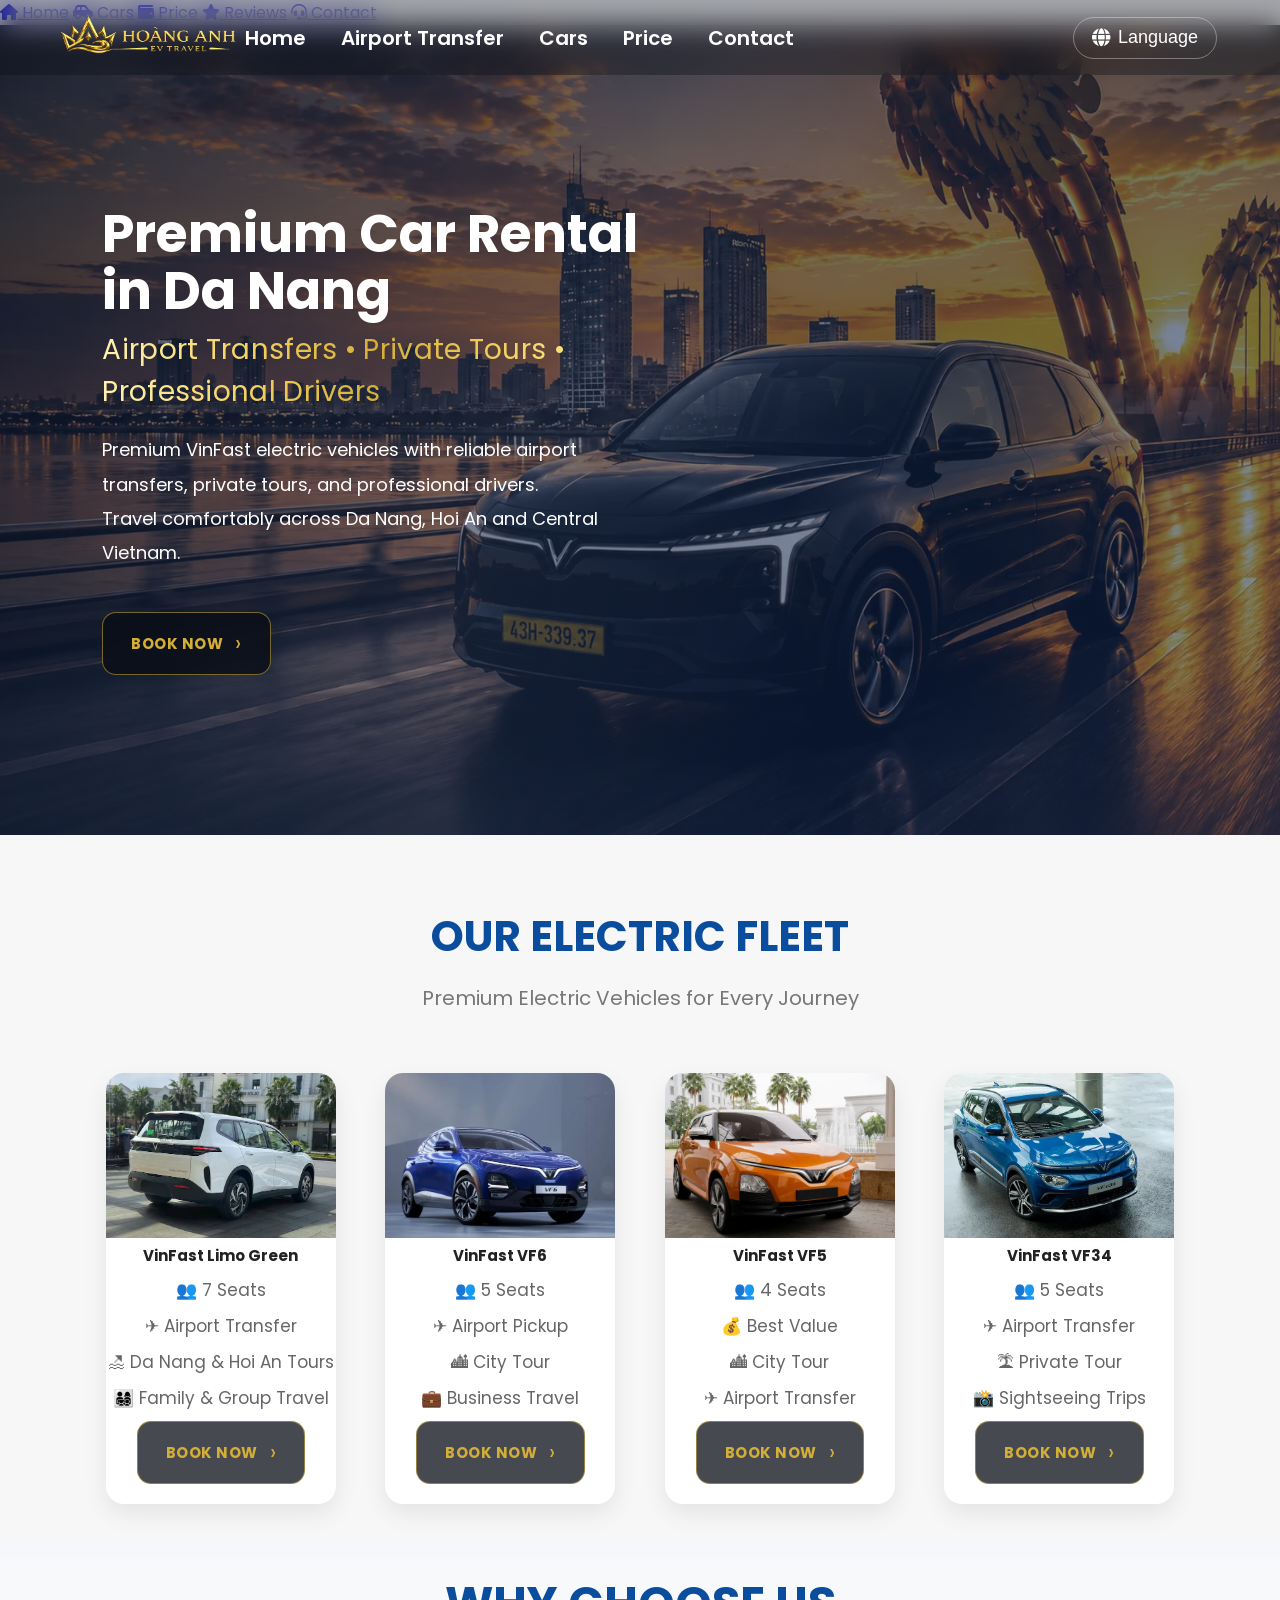
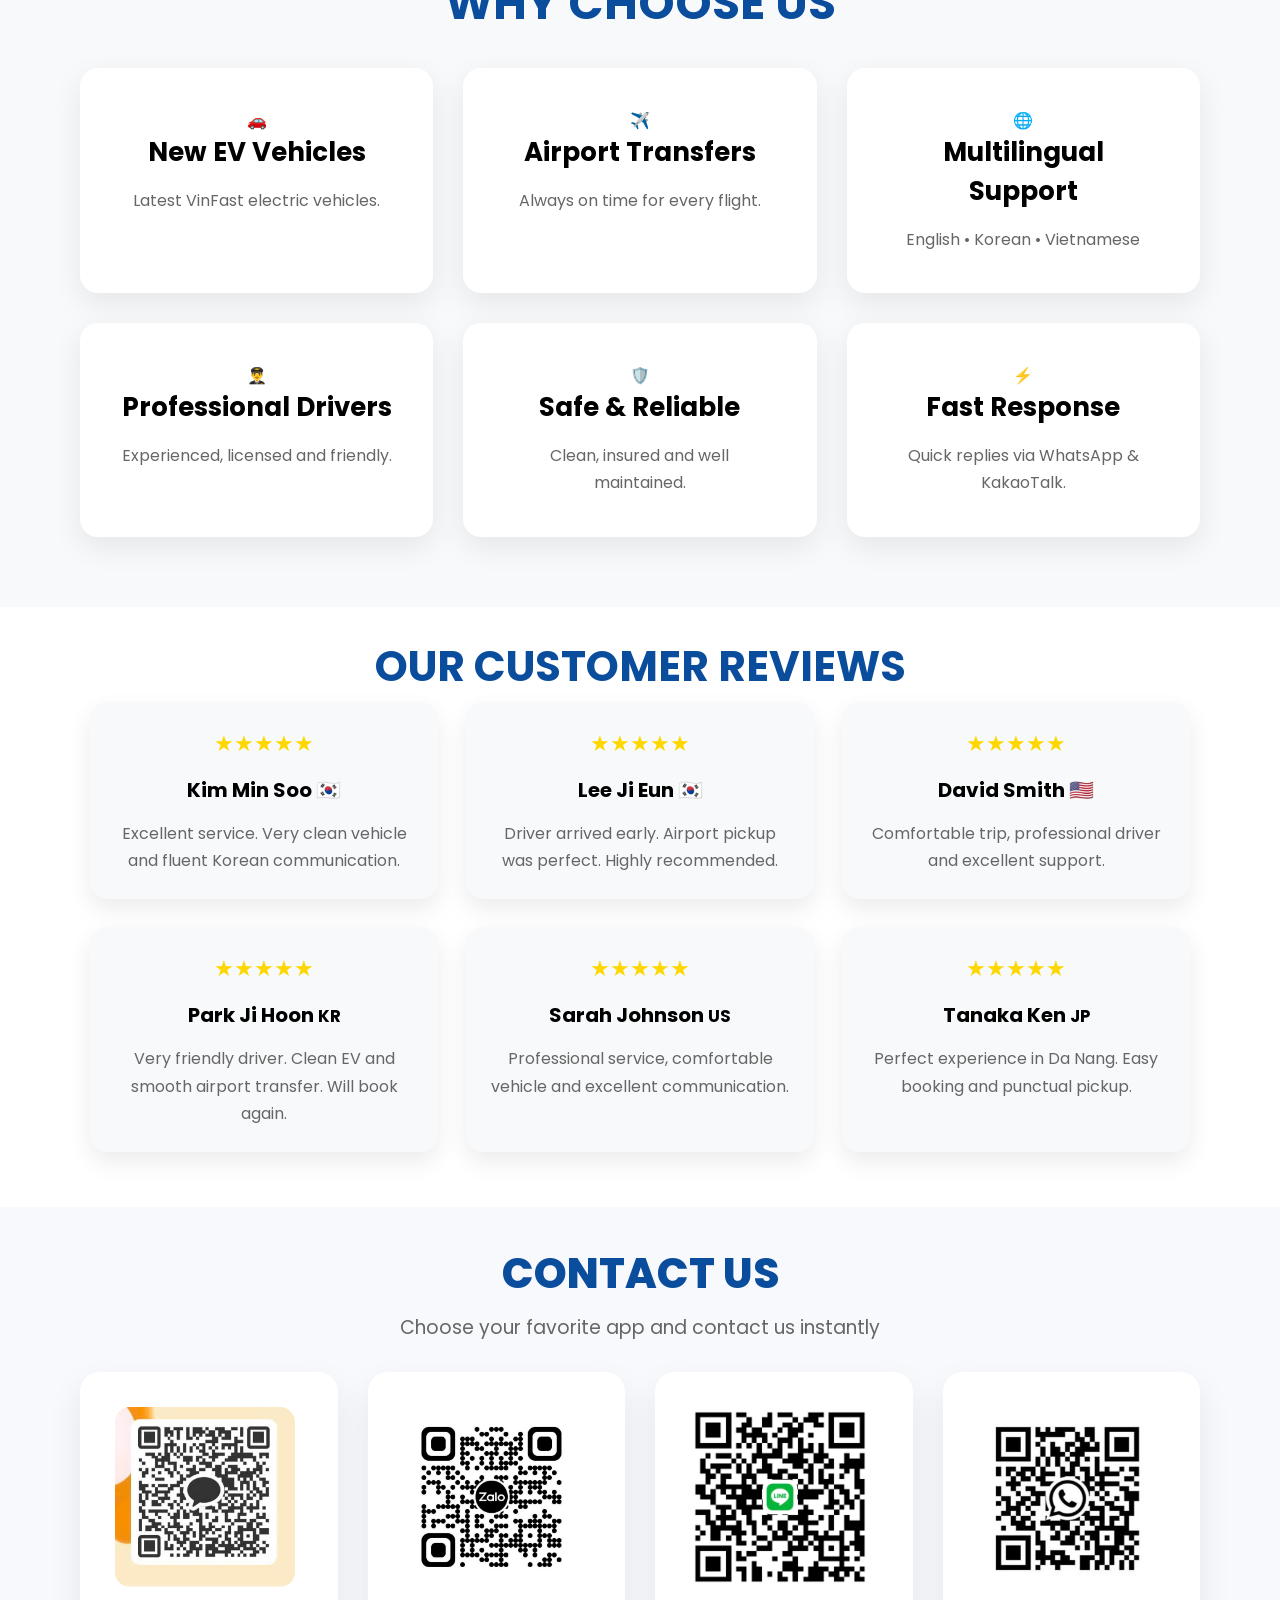
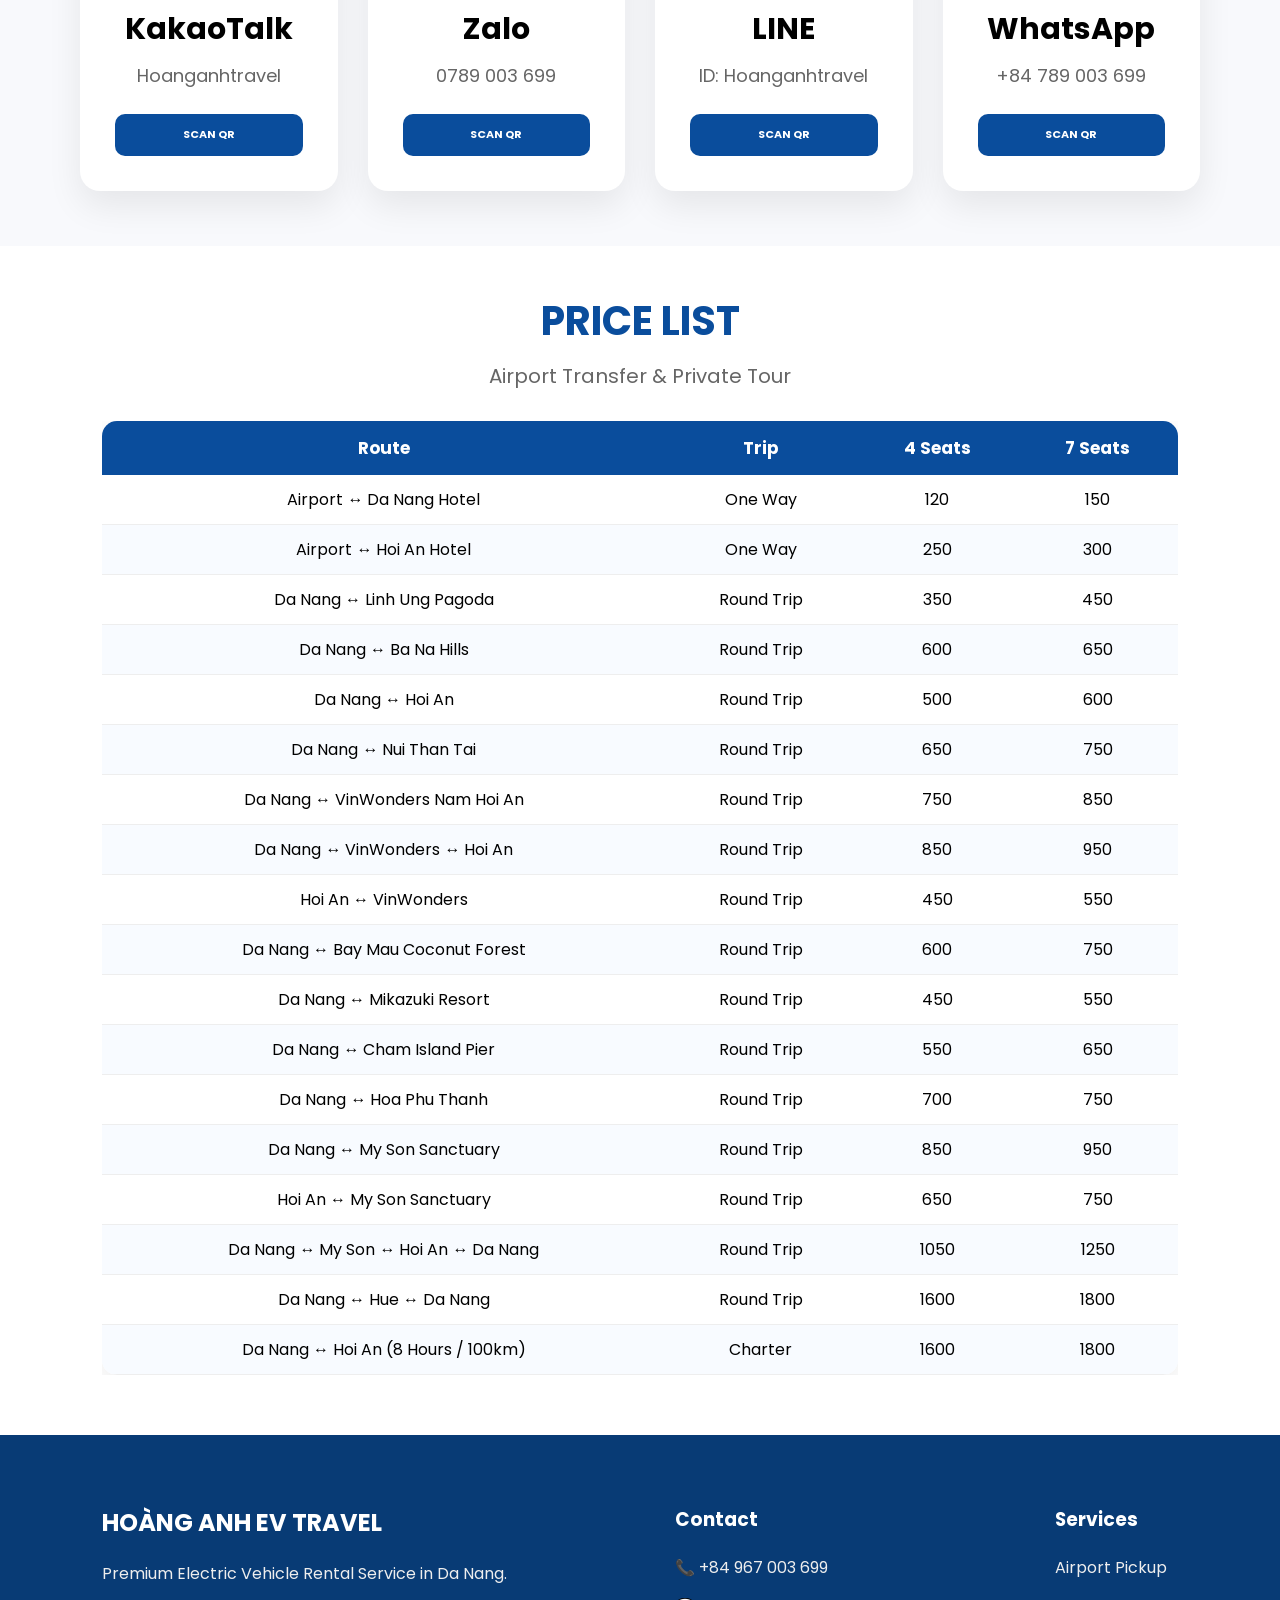
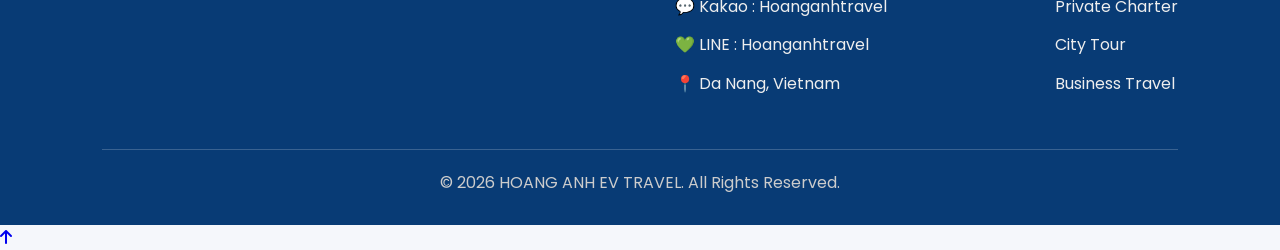
==== commit 17333d1e: "..." ====
--- a/index.html
+++ b/index.html
@@ -266,7 +266,7 @@
         <div class="car-card">
 
             <img
-src="images/vf5.webp"
+src="images/VF5.webp"
 alt="VinFast VF5"
 width="420"
 height="260"
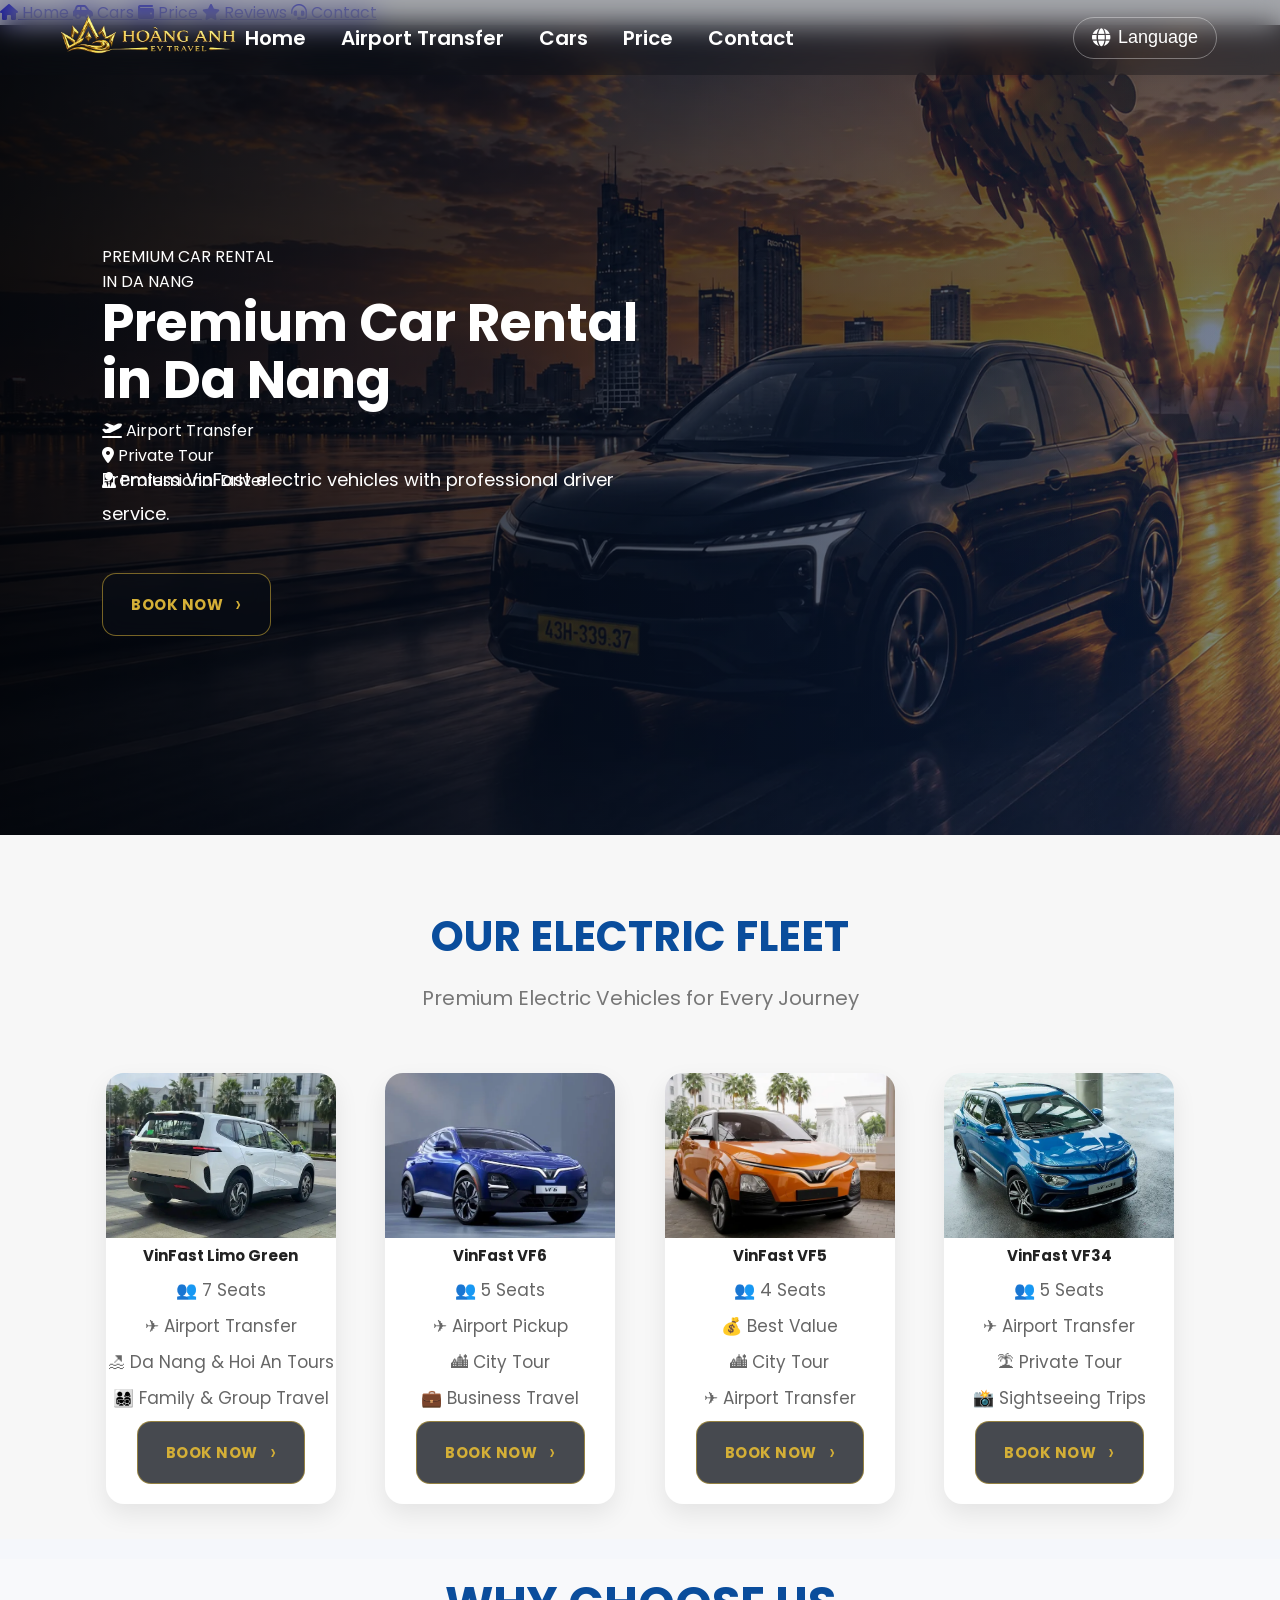
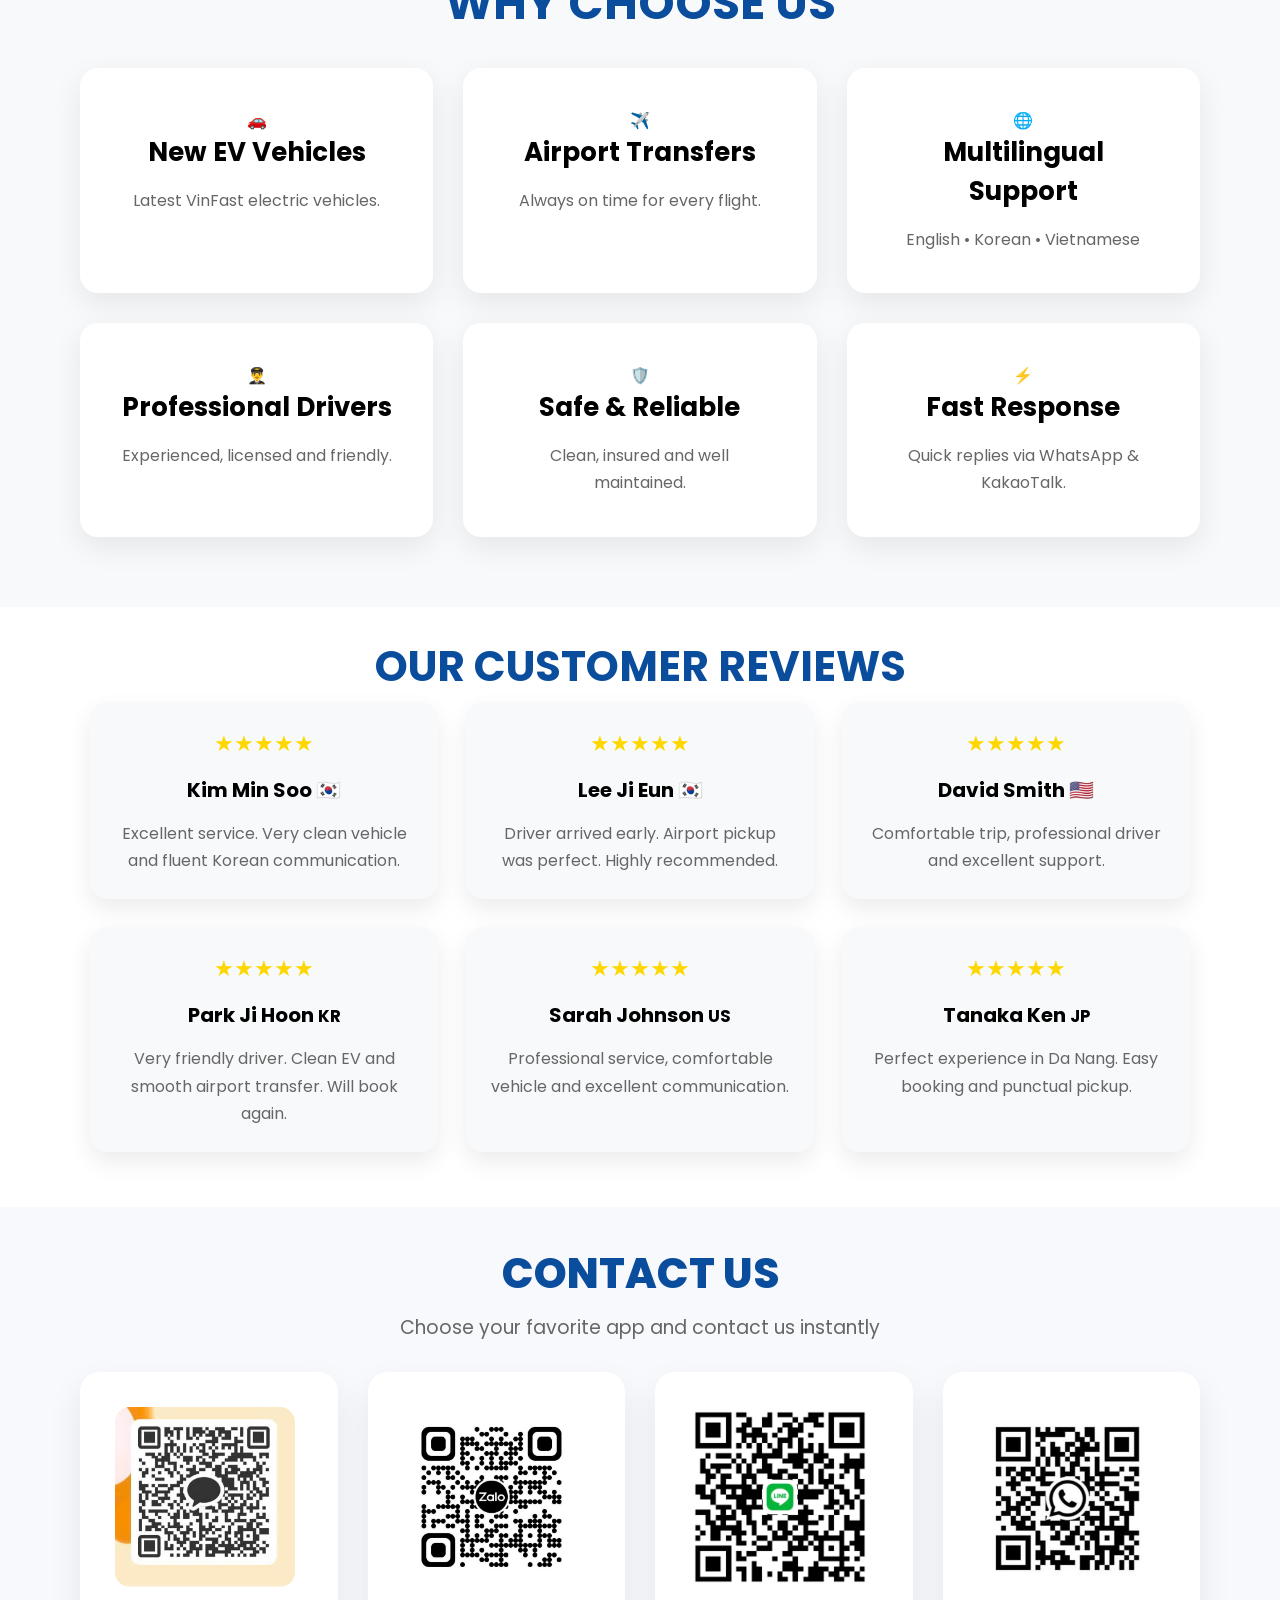
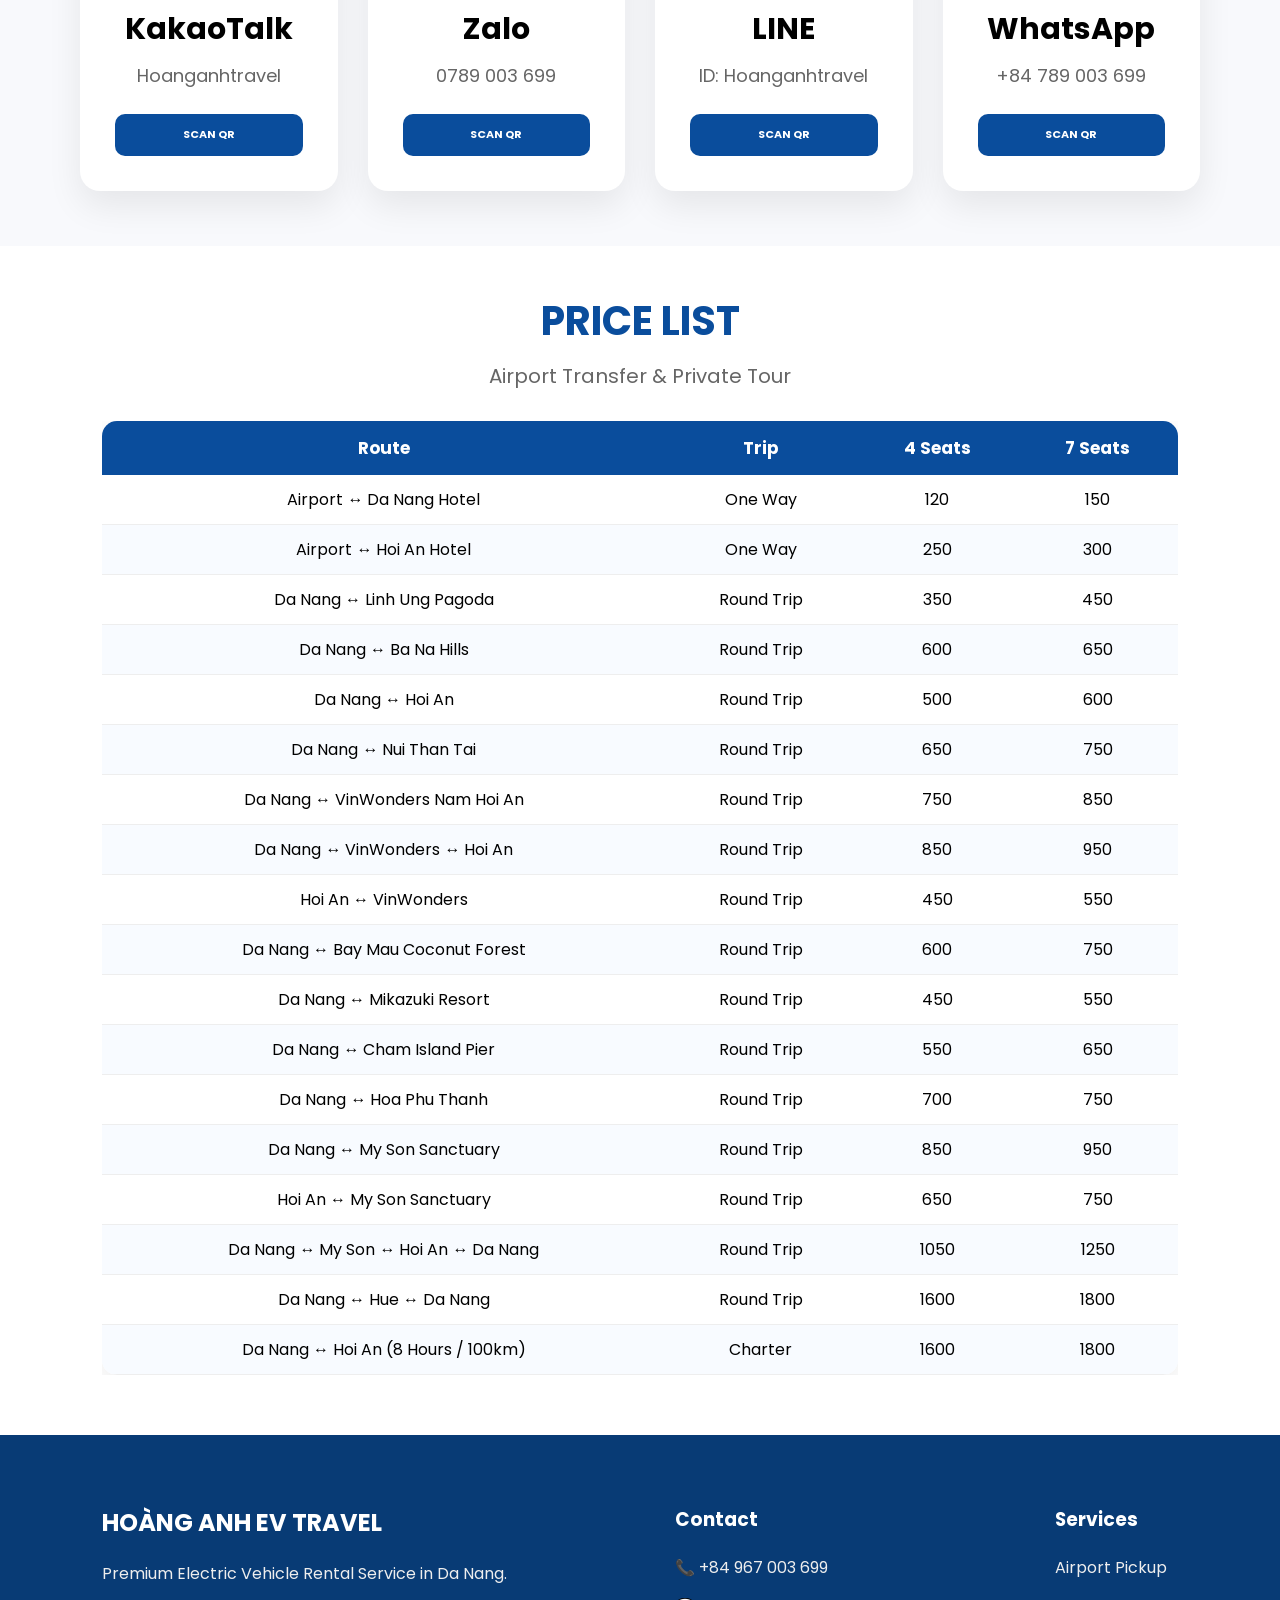
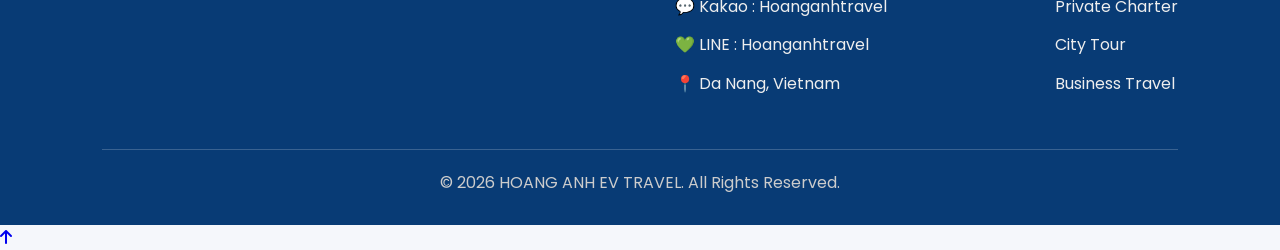
==== commit ae1b9ab7: "..." ====
--- a/index.html
+++ b/index.html
@@ -118,15 +118,17 @@
         </a>
 
         <nav>
-    <a href="#home">Home</a>
-
-    <a href="airport-transfer.html">Airport Transfer</a>
-
-    <a href="#fleet">Cars</a>
-
-    <a href="#pricing">Price</a>
-
-    <a href="#contact">Contact</a>
+    <a id="nav-home" href="#home">Home</a>
+
+    <a id="nav-airport" href="airport-transfer.html">
+        Airport Transfer
+    </a>
+
+    <a id="nav-cars" href="#fleet">Cars</a>
+
+    <a id="nav-price" href="#pricing">Price</a>
+
+    <a id="nav-contact" href="#contact">Contact</a>
 </nav>
 
         <div class="language-dropdown">
@@ -151,48 +153,96 @@
 
     </header>
 
-    <div class="mobile-menu" id="mobileMenu">
-
-        <a href="#home" onclick="toggleMenu()"><i class="fa-solid fa-house"></i> Home</a>
-
-        <a href="#fleet" onclick="toggleMenu()"><i class="fa-solid fa-car-side"></i> Cars</a>
-
-        <a href="#pricing" onclick="toggleMenu()"><i class="fa-solid fa-wallet"></i> Price</a>
-
-        <a href="#reviews" onclick="toggleMenu()"><i class="fa-solid fa-star"></i> Reviews</a>
-
-        <a href="#contact" onclick="toggleMenu()"><i class="fa-solid fa-headset"></i> Contact</a>
+   <div class="mobile-menu" id="mobileMenu">
+
+    <a id="m-nav-home" href="#home" onclick="toggleMenu()">
+        <i class="fa-solid fa-house"></i>
+        <span id="m-nav-home-text">Home</span>
+    </a>
+
+    <a id="m-nav-cars" href="#fleet" onclick="toggleMenu()">
+        <i class="fa-solid fa-car-side"></i>
+        <span id="m-nav-cars-text">Cars</span>
+    </a>
+
+    <a id="m-nav-price" href="#pricing" onclick="toggleMenu()">
+        <i class="fa-solid fa-wallet"></i>
+        <span id="m-nav-price-text">Price</span>
+    </a>
+
+    <a id="m-nav-review" href="#reviews" onclick="toggleMenu()">
+        <i class="fa-solid fa-star"></i>
+        <span id="m-nav-review-text">Reviews</span>
+    </a>
+
+    <a id="m-nav-contact" href="#contact" onclick="toggleMenu()">
+        <i class="fa-solid fa-headset"></i>
+        <span id="m-nav-contact-text">Contact</span>
+    </a>
+
+</div>
+<section class="hero" id="home">
+
+    <div class="hero-overlay"></div>
+
+   <div class="hero-content">
+
+    <span class="hero-tag">
+
+PREMIUM CAR RENTAL
+<br>
+IN DA NANG
+
+</span>
+
+    <h1 id="hero-title">
+        Premium Car Rental
+        <br>
+        in Da Nang
+    </h1>
+
+    <div class="hero-service">
+
+        <div class="service-item">
+    <i class="fa-solid fa-plane-departure service-icon"></i>
+    <span id="service1">Airport Transfer</span>
+</div>
+
+<div class="service-item">
+    <i class="fa-solid fa-location-dot service-icon"></i>
+    <span id="service2">Private Tour</span>
+</div>
+
+<div class="service-item">
+    <i class="fa-solid fa-user-tie service-icon"></i>
+    <span id="service3">Professional Driver</span>
+</div>
 
     </div>
 
-    
-        <section id="home" class="hero">
-
-            <div class="hero-content">
-
-                <h1 id="hero-title">
-                    Premium Car Rental<br>
-                    in Da Nang
-                </h1>
-
-                <p id="hero-subtitle" class="hero-subtitle">
-                    Airport Transfers • Private Tours • Professional Drivers
-                </p>
-
-                <p id="hero-description" class="hero-description">
-                    Premium VinFast electric vehicles with reliable airport transfers,
-                    private tours, and professional drivers.<br>
-                    Travel comfortably across Da Nang, Hoi An and Central Vietnam.
-                </p>
-
-                <a href="#contact" class="btn-primary" id="book-btn">
-                    BOOK NOW
-                </a>
-
-            </div>
-
-
-        </section>
+    <p
+        id="hero-description"
+        class="hero-description">
+
+        Premium VinFast electric vehicles with
+        professional driver service.
+
+    </p>
+
+    <a
+        href="#contact"
+        class="btn-primary"
+        id="book-btn">
+
+        BOOK NOW
+
+    </a>
+
+</div>
+
+</section>
+
+        
        <section id="fleet" class="fleet">
 
     <h2 id="fleet-title">
--- a/css/style.css
+++ b/css/style.css
@@ -180,7 +180,7 @@
 
     background-size:cover;
 
-    background-position:85% center;
+    background-position:63% center;
 
     background-repeat:no-repeat;
 
@@ -203,15 +203,14 @@
 
     inset:0;
 
-    background:
-    linear-gradient(
-        115deg,
-        transparent 0%,
-        rgba(255,255,255,.05) 45%,
-        transparent 70%
+    background:linear-gradient(
+        90deg,
+        rgba(0,0,0,.72) 0%,
+        rgba(0,0,0,.42) 38%,
+        rgba(0,0,0,.18) 70%,
+        transparent 100%
     );
 
-    pointer-events:none;
 }
 
 .hero-content{
@@ -228,6 +227,7 @@
 
     max-width:650px;
     transform:translateY(-30px);
+    
 }
 .hero h1{
 
@@ -1329,42 +1329,153 @@
     line-height:1.5;
     margin-bottom:20px;
 }
-    /* Hero */
-
-    .hero{
-        height:auto;
-        padding:130px 20px 60px;
-        justify-content:center;
-        margin-bottom:30px;
-    }
-
-    .hero-content{
-    max-width:100%;
-    text-align:center;
-    margin:0 auto;
-}
-
-    .hero h1{
-    font-size:44px;
-    line-height:1.05;
-    margin-bottom:20px;
-    }
-    .hero-description{
-    font-size:14px;
-    line-height:1.55;
-    margin-bottom:28px;
-    max-width:320px;
-    margin-left:auto;
-    margin-right:auto;
-}
-
-    .hero p{
-        font-size:14px;
-    }
+    
+  /* ==========================
+   HERO MOBILE PREMIUM
+========================== */
+
+.hero{
+
+    min-height:100vh;
+
+    display:flex;
+    align-items:flex-start;
+    justify-content:flex-start;
+
+    padding:60px 26px 40px;
+
+    background-position:70% center;
+    background-size:cover;
+
+}
+
+.hero-content{
+
+    width:270px;
+
+    max-width:270px;
+
+    padding-top:118px;
+
+    display:flex;
+
+    flex-direction:column;
+
+    align-items:flex-start;
+
+}
+
+.hero h1{
+
+    font-size:46px;
+
+    line-height:0.98;
+
+    font-weight:900;
+
+    letter-spacing:-2px;
+
+    margin-bottom:36px;
+
+}
+.hero-subtitle{
+
+    font-size:13px;
+
+    color:#D4AF37;
+
+    font-weight:600;
+
+    margin-bottom:18px;
+
+}
+
+..hero-description{
+
+    width:270px;
+
+    font-size:18px;
+
+    line-height:1.75;
+
+    color:#EAEAEA;
+
+    margin-bottom:42px;
+
+}
+.hero-service{
+
+    display:flex;
+
+    gap:0;
+
+    width:100%;
+
+    justify-content:space-between;
+
+    margin-bottom:38px;
+
+}
+.service-item{
+
+    width:72px;
+
+    display:flex;
+    flex:1;
+
+    flex-direction:column;
+
+     width:33%;
+
+    align-items:flex-start;
+
+}
+.service-icon{
+
+    font-size:26px;
+
+    margin-bottom:10px;
+
+    color:#D4AF37;
+
+}
+.service-item span:last-child{
+
+    font-size:13px;
+
+    line-height:1.5;
+
+    text-align:center;
+
+    color:#fff;
+
+}
+.hero-tag{
+
+    font-size:12px;
+
+    letter-spacing:1.5px;
+
+    line-height:1.6;
+
+    color:#D4AF37;
+
+    margin-bottom:26px;
+
+}
+
 .btn-primary{
-    padding:12px 24px;
-    font-size:13px;
+
+    width:220px;
+
+    height:62px;
+
     border-radius:12px;
+
+    font-size:22px;
+
+    font-weight:800;
+
 }
 
    /* Fleet */
